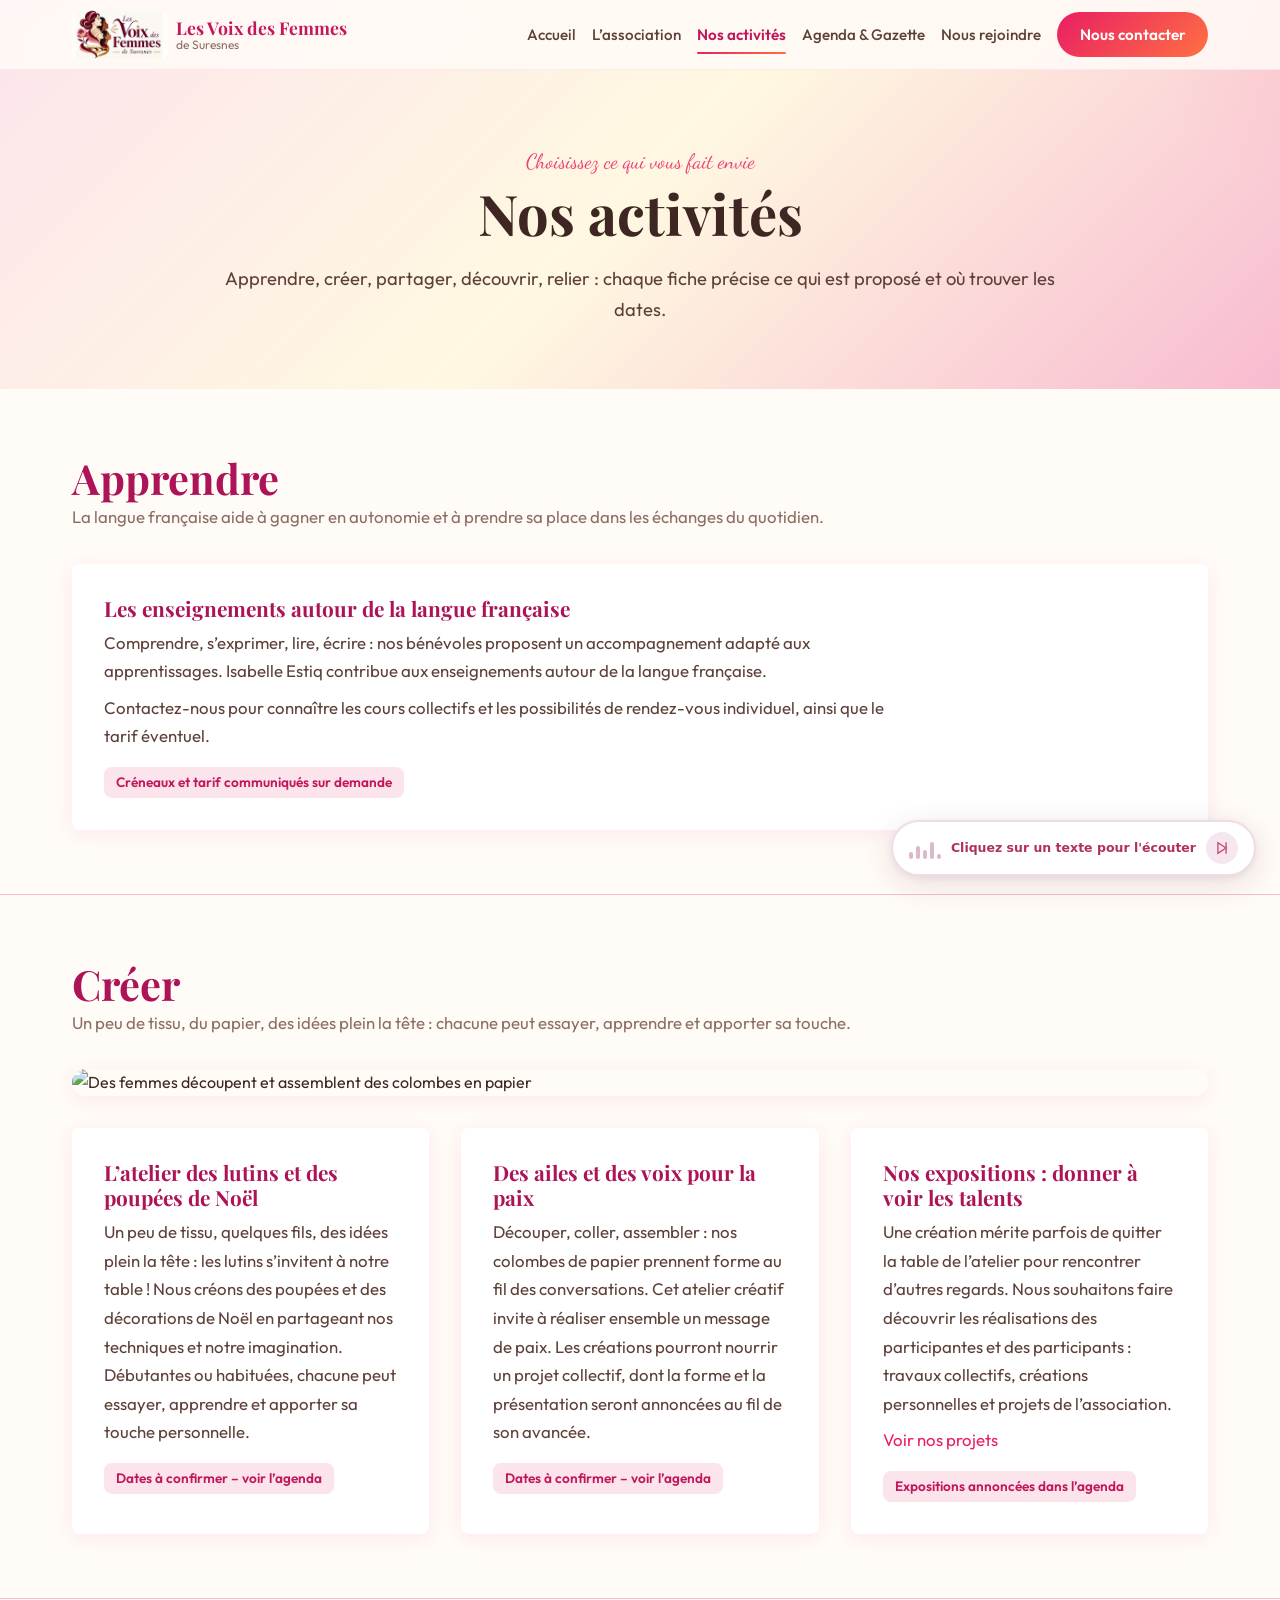
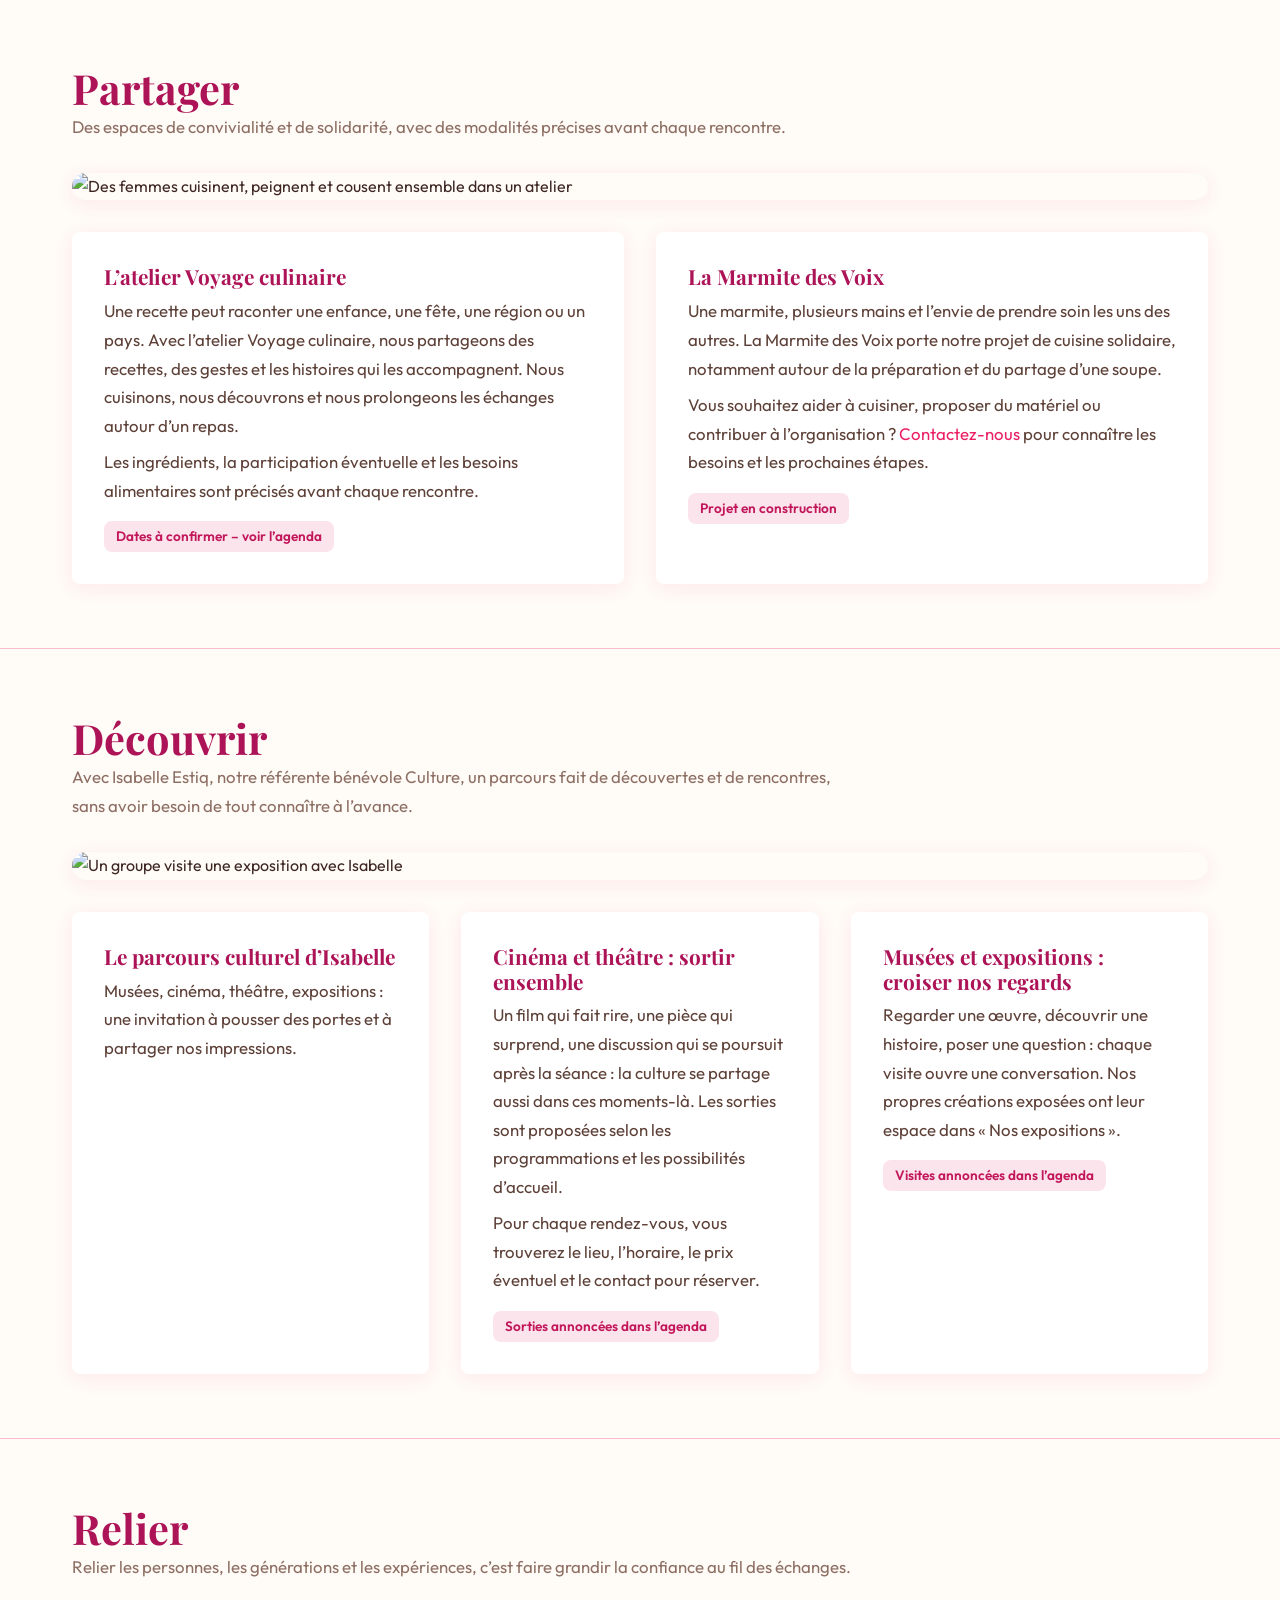
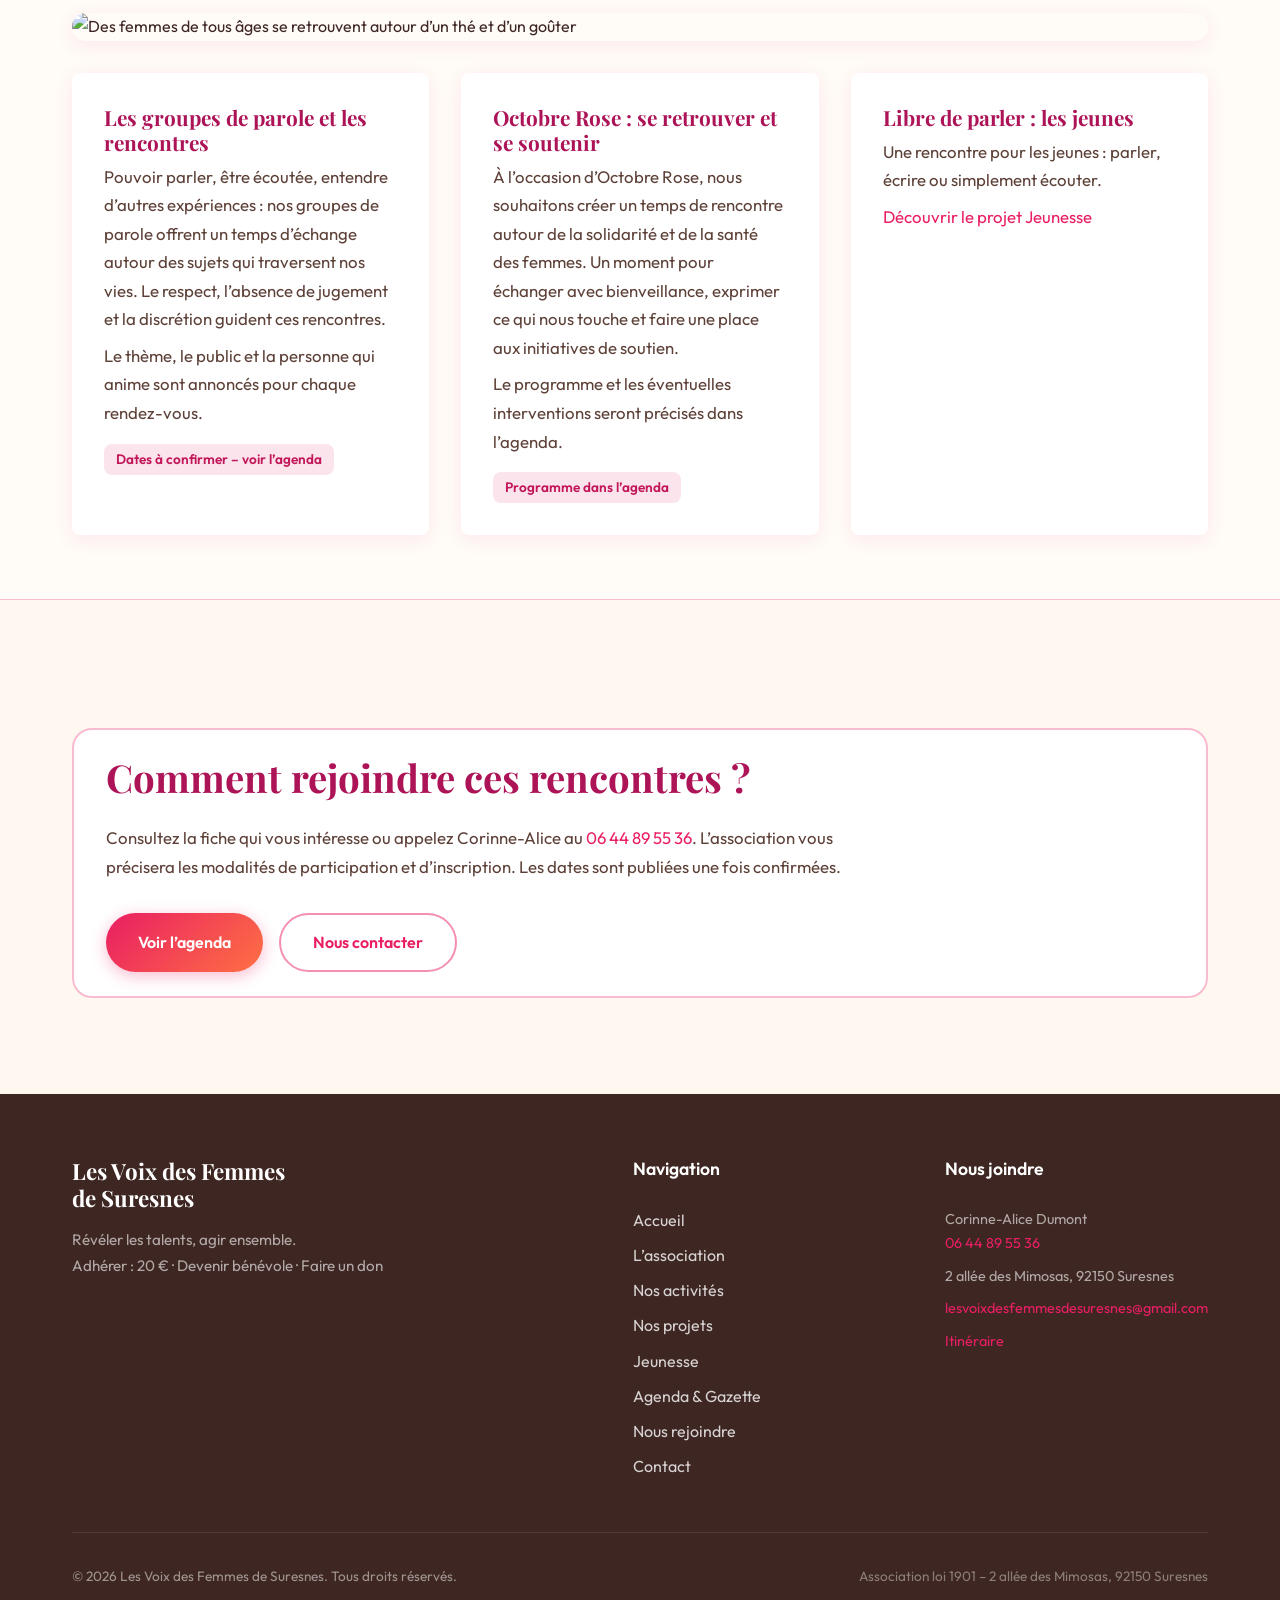
==== activites.html @ f33a921e "Add files via upload" ====
<!DOCTYPE html>
<html lang="fr">
<head>
    <meta charset="UTF-8">
    <meta name="viewport" content="width=device-width, initial-scale=1.0">
    <meta name="description" content="Apprendre, créer, partager, découvrir, relier : toutes les activités des Voix des Femmes de Suresnes.">
    <title>Nos activités - Les Voix des Femmes de Suresnes</title>
    <link rel="stylesheet" href="styles.css">
</head>
<body>
    <nav class="navbar" id="navbar">
        <div class="nav-container">
            <a href="index.html" class="nav-logo">
                <img src="images/logo_voix_des_femmes.png" alt="Logo Les Voix des Femmes de Suresnes">
                <div class="nav-logo-text">Les Voix des Femmes <span>de Suresnes</span></div>
            </a>
            <div class="nav-links" id="nav-links">
                <a href="index.html">Accueil</a>
                <a href="association.html">L’association</a>
                <a href="activites.html" class="active">Nos activités</a>
                <a href="agenda.html">Agenda & Gazette</a>
                <a href="rejoindre.html">Nous rejoindre</a>
                <a href="contact.html" class="nav-cta">Nous contacter</a>
            </div>
            <button class="nav-toggle" id="nav-toggle" aria-label="Menu de navigation"><span></span><span></span><span></span></button>
        </div>
    </nav>
    <section class="page-header">
        <div class="container">
            <span class="section-subtitle">Choisissez ce qui vous fait envie</span>
            <h1>Nos activités</h1>
            <p>Apprendre, créer, partager, découvrir, relier : chaque fiche précise ce qui est proposé et où trouver les dates.</p>
        </div>
    </section>
    <section class="act-section" id="apprendre">
        <div class="container">
            <h2>Apprendre</h2>
            <p class="intro">La langue française aide à gagner en autonomie et à prendre sa place dans les échanges du quotidien.</p>
            
            <div class="fiches">
<article class="fiche"><h3>Les enseignements autour de la langue française</h3><p>Comprendre, s’exprimer, lire, écrire : nos bénévoles proposent un accompagnement adapté aux apprentissages. Isabelle Estiq contribue aux enseignements autour de la langue française.</p><p>Contactez-nous pour connaître les cours collectifs et les possibilités de rendez-vous individuel, ainsi que le tarif éventuel.</p><span class="statut">Créneaux et tarif communiqués sur demande</span></article>
            </div>
        </div>
    </section>
    <section class="act-section" id="creer">
        <div class="container">
            <h2>Créer</h2>
            <p class="intro">Un peu de tissu, du papier, des idées plein la tête : chacune peut essayer, apprendre et apporter sa touche.</p>
            <img class="section-photo" src="images/colombes.jpg" alt="Des femmes découpent et assemblent des colombes en papier">
            <div class="fiches">
<article class="fiche"><h3>L’atelier des lutins et des poupées de Noël</h3><p>Un peu de tissu, quelques fils, des idées plein la tête : les lutins s’invitent à notre table ! Nous créons des poupées et des décorations de Noël en partageant nos techniques et notre imagination. Débutantes ou habituées, chacune peut essayer, apprendre et apporter sa touche personnelle.</p><span class="statut">Dates à confirmer – voir l’agenda</span></article>
<article class="fiche"><h3>Des ailes et des voix pour la paix</h3><p>Découper, coller, assembler : nos colombes de papier prennent forme au fil des conversations. Cet atelier créatif invite à réaliser ensemble un message de paix. Les créations pourront nourrir un projet collectif, dont la forme et la présentation seront annoncées au fil de son avancée.</p><span class="statut">Dates à confirmer – voir l’agenda</span></article>
<article class="fiche"><h3>Nos expositions : donner à voir les talents</h3><p>Une création mérite parfois de quitter la table de l’atelier pour rencontrer d’autres regards. Nous souhaitons faire découvrir les réalisations des participantes et des participants : travaux collectifs, créations personnelles et projets de l’association.</p><p><a href="projets.html">Voir nos projets</a></p><span class="statut">Expositions annoncées dans l’agenda</span></article>
            </div>
        </div>
    </section>
    <section class="act-section" id="partager">
        <div class="container">
            <h2>Partager</h2>
            <p class="intro">Des espaces de convivialité et de solidarité, avec des modalités précises avant chaque rencontre.</p>
            <img class="section-photo" src="images/activities.jpg" alt="Des femmes cuisinent, peignent et cousent ensemble dans un atelier">
            <div class="fiches">
<article class="fiche"><h3>L’atelier Voyage culinaire</h3><p>Une recette peut raconter une enfance, une fête, une région ou un pays. Avec l’atelier Voyage culinaire, nous partageons des recettes, des gestes et les histoires qui les accompagnent. Nous cuisinons, nous découvrons et nous prolongeons les échanges autour d’un repas.</p><p>Les ingrédients, la participation éventuelle et les besoins alimentaires sont précisés avant chaque rencontre.</p><span class="statut">Dates à confirmer – voir l’agenda</span></article>
<article class="fiche"><h3>La Marmite des Voix</h3><p>Une marmite, plusieurs mains et l’envie de prendre soin les uns des autres. La Marmite des Voix porte notre projet de cuisine solidaire, notamment autour de la préparation et du partage d’une soupe.</p><p>Vous souhaitez aider à cuisiner, proposer du matériel ou contribuer à l’organisation ? <a href="contact.html">Contactez-nous</a> pour connaître les besoins et les prochaines étapes.</p><span class="statut">Projet en construction</span></article>
            </div>
        </div>
    </section>
    <section class="act-section" id="decouvrir">
        <div class="container">
            <h2>Découvrir</h2>
            <p class="intro">Avec Isabelle Estiq, notre référente bénévole Culture, un parcours fait de découvertes et de rencontres, sans avoir besoin de tout connaître à l’avance.</p>
            <img class="section-photo" src="images/culture.jpg" alt="Un groupe visite une exposition avec Isabelle">
            <div class="fiches">
<article class="fiche"><h3>Le parcours culturel d’Isabelle</h3><p>Musées, cinéma, théâtre, expositions : une invitation à pousser des portes et à partager nos impressions.</p></article>
<article class="fiche"><h3>Cinéma et théâtre : sortir ensemble</h3><p>Un film qui fait rire, une pièce qui surprend, une discussion qui se poursuit après la séance : la culture se partage aussi dans ces moments-là. Les sorties sont proposées selon les programmations et les possibilités d’accueil.</p><p>Pour chaque rendez-vous, vous trouverez le lieu, l’horaire, le prix éventuel et le contact pour réserver.</p><span class="statut">Sorties annoncées dans l’agenda</span></article>
<article class="fiche"><h3>Musées et expositions : croiser nos regards</h3><p>Regarder une œuvre, découvrir une histoire, poser une question : chaque visite ouvre une conversation. Nos propres créations exposées ont leur espace dans « Nos expositions ».</p><span class="statut">Visites annoncées dans l’agenda</span></article>
            </div>
        </div>
    </section>
    <section class="act-section" id="relier">
        <div class="container">
            <h2>Relier</h2>
            <p class="intro">Relier les personnes, les générations et les expériences, c’est faire grandir la confiance au fil des échanges.</p>
            <img class="section-photo" src="images/hero.jpg" alt="Des femmes de tous âges se retrouvent autour d’un thé et d’un goûter">
            <div class="fiches">
<article class="fiche"><h3>Les groupes de parole et les rencontres</h3><p>Pouvoir parler, être écoutée, entendre d’autres expériences : nos groupes de parole offrent un temps d’échange autour des sujets qui traversent nos vies. Le respect, l’absence de jugement et la discrétion guident ces rencontres.</p><p>Le thème, le public et la personne qui anime sont annoncés pour chaque rendez-vous.</p><span class="statut">Dates à confirmer – voir l’agenda</span></article>
<article class="fiche"><h3>Octobre Rose : se retrouver et se soutenir</h3><p>À l’occasion d’Octobre Rose, nous souhaitons créer un temps de rencontre autour de la solidarité et de la santé des femmes. Un moment pour échanger avec bienveillance, exprimer ce qui nous touche et faire une place aux initiatives de soutien.</p><p>Le programme et les éventuelles interventions seront précisés dans l’agenda.</p><span class="statut">Programme dans l’agenda</span></article>
<article class="fiche"><h3>Libre de parler : les jeunes</h3><p>Une rencontre pour les jeunes : parler, écrire ou simplement écouter.</p><p><a href="jeunesse.html">Découvrir le projet Jeunesse</a></p></article>
            </div>
        </div>
    </section>
    <section class="block alt"><div class="container">
        <div class="help-box"><h2>Comment rejoindre ces rencontres ?</h2>
        <p>Consultez la fiche qui vous intéresse ou appelez Corinne-Alice au <a href="tel:0644895536">06 44 89 55 36</a>. L’association vous précisera les modalités de participation et d’inscription. Les dates sont publiées une fois confirmées.</p>
        <div class="btn-row"><a href="agenda.html" class="btn btn-primary">Voir l’agenda</a><a href="contact.html" class="btn btn-outline">Nous contacter</a></div></div>
    </div></section>
    <footer class="footer">
        <div class="container">
            <div class="footer-grid">
                <div class="footer-brand">
                    <h3>Les Voix des Femmes <br>de Suresnes</h3>
                    <p>Révéler les talents, agir ensemble.<br>Adhérer : 20 € · <a href="rejoindre.html#benevole">Devenir bénévole</a> · <a href="rejoindre.html#don">Faire un don</a></p>
                </div>
                <div class="footer-links">
                    <h4>Navigation</h4>
                    <a href="index.html">Accueil</a>
                    <a href="association.html">L’association</a>
                    <a href="activites.html">Nos activités</a>
                    <a href="projets.html">Nos projets</a>
                    <a href="jeunesse.html">Jeunesse</a>
                    <a href="agenda.html">Agenda &amp; Gazette</a>
                    <a href="rejoindre.html">Nous rejoindre</a>
                    <a href="contact.html">Contact</a>
                </div>
                <div class="footer-hours">
                    <h4>Nous joindre</h4>
                    <p>Corinne-Alice Dumont<br><a href="tel:0644895536">06 44 89 55 36</a></p>
                    <p>2 allée des Mimosas, 92150 Suresnes</p>
                    <p><a href="mailto:lesvoixdesfemmesdesuresnes@gmail.com">lesvoixdesfemmesdesuresnes@gmail.com</a></p>
                    <p><a href="https://www.google.com/maps/dir/?api=1&destination=2+all%C3%A9e+des+Mimosas+92150+Suresnes" target="_blank" rel="noopener">Itinéraire</a></p>
                </div>
            </div>
            <div class="footer-bottom">
                <p>&copy; 2026 Les Voix des Femmes de Suresnes. Tous droits réservés.</p>
                <p class="legal-text">Association loi 1901 – 2 allée des Mimosas, 92150 Suresnes</p>
            </div>
        </div>
    </footer>
    <script src="voice-reader.js"></script>
    <script src="site.js"></script>
</body>
</html>
---- styles.css ----
/* ============================================
   Les Voix des Femmes de Suresnes
   Design System & Styles
   ============================================ */

@import url('https://fonts.googleapis.com/css2?family=Playfair+Display:ital,wght@0,400;0,600;0,700;0,800;1,400;1,600&family=Outfit:wght@300;400;500;600;700&family=Dancing+Script:wght@400;500;600;700&display=swap');

/* ── CSS Variables ── */
:root {
  /* Brand Colors */
  --rose-deep: #C2185B;
  --rose-primary: #E91E63;
  --rose-medium: #EC407A;
  --rose-light: #F48FB1;
  --rose-pale: #F8BBD0;
  --rose-ghost: #FCE4EC;
  
  --coral: #FF7043;
  --coral-light: #FF8A65;
  --coral-pale: #FFCCBC;
  
  --cream: #FFF8F0;
  --cream-dark: #FFF0E0;
  --warm-white: #FFFBF7;
  
  --magenta: #AD1457;
  --magenta-light: #D81B60;
  
  --green-accent: #66BB6A;
  --green-light: #A5D6A7;
  --green-pale: #E8F5E9;
  
  --text-dark: #3E2723;
  --text-medium: #5D4037;
  --text-light: #8D6E63;
  --text-on-dark: #FFFFFF;
  
  /* Gradients */
  --gradient-hero: linear-gradient(135deg, #FCE4EC 0%, #FFF8E1 50%, #F8BBD0 100%);
  --gradient-rose: linear-gradient(135deg, #E91E63 0%, #FF7043 100%);
  --gradient-warm: linear-gradient(135deg, #FFF8F0 0%, #FCE4EC 100%);
  --gradient-card: linear-gradient(145deg, rgba(255,255,255,0.9) 0%, rgba(252,228,236,0.5) 100%);
  
  /* Shadows */
  --shadow-soft: 0 4px 20px rgba(233, 30, 99, 0.08);
  --shadow-medium: 0 8px 32px rgba(233, 30, 99, 0.12);
  --shadow-strong: 0 12px 48px rgba(233, 30, 99, 0.16);
  --shadow-glow: 0 0 40px rgba(233, 30, 99, 0.15);
  
  /* Typography */
  --font-display: 'Playfair Display', Georgia, serif;
  --font-body: 'Outfit', -apple-system, BlinkMacSystemFont, sans-serif;
  --font-accent: 'Dancing Script', cursive;
  
  /* Spacing */
  --space-xs: 0.25rem;
  --space-sm: 0.5rem;
  --space-md: 1rem;
  --space-lg: 1.5rem;
  --space-xl: 2rem;
  --space-2xl: 3rem;
  --space-3xl: 4rem;
  --space-4xl: 6rem;
  
  /* Border Radius */
  --radius-sm: 8px;
  --radius-md: 12px;
  --radius-lg: 20px;
  --radius-xl: 32px;
  --radius-full: 50%;
  
  /* Transitions */
  --transition-fast: 0.2s cubic-bezier(0.4, 0, 0.2, 1);
  --transition-smooth: 0.4s cubic-bezier(0.4, 0, 0.2, 1);
  --transition-bounce: 0.5s cubic-bezier(0.34, 1.56, 0.64, 1);
}

/* ── Reset & Base ── */
*,
*::before,
*::after {
  box-sizing: border-box;
  margin: 0;
  padding: 0;
}

html {
  scroll-behavior: smooth;
  font-size: 16px;
}

body {
  font-family: var(--font-body);
  color: var(--text-dark);
  background-color: var(--warm-white);
  line-height: 1.7;
  overflow-x: hidden;
  -webkit-font-smoothing: antialiased;
  -moz-osx-font-smoothing: grayscale;
}

img {
  max-width: 100%;
  height: auto;
  display: block;
}

a {
  color: var(--rose-primary);
  text-decoration: none;
  transition: color var(--transition-fast);
}

a:hover {
  color: var(--magenta);
}

ul {
  list-style: none;
}

/* ── Typography ── */
h1, h2, h3, h4 {
  font-family: var(--font-display);
  font-weight: 700;
  line-height: 1.2;
  color: var(--text-dark);
}

h1 { font-size: clamp(2.2rem, 5vw, 3.5rem); }
h2 { font-size: clamp(1.8rem, 4vw, 2.8rem); }
h3 { font-size: clamp(1.3rem, 3vw, 1.8rem); }
h4 { font-size: clamp(1.1rem, 2vw, 1.3rem); }

p {
  font-size: 1.05rem;
  color: var(--text-medium);
  max-width: 72ch;
}

.accent-text {
  font-family: var(--font-accent);
  color: var(--rose-primary);
}

.section-subtitle {
  font-family: var(--font-accent);
  font-size: 1.3rem;
  color: var(--rose-medium);
  margin-bottom: var(--space-sm);
}

.section-title {
  margin-bottom: var(--space-lg);
  position: relative;
}

.section-title::after {
  content: '';
  display: block;
  width: 60px;
  height: 3px;
  background: var(--gradient-rose);
  border-radius: 2px;
  margin-top: var(--space-md);
}

.section-title.center::after {
  margin-left: auto;
  margin-right: auto;
}

/* ── Navigation ── */
.navbar {
  position: fixed;
  top: 0;
  left: 0;
  right: 0;
  z-index: 1000;
  background: rgba(255, 251, 247, 0.85);
  backdrop-filter: blur(20px);
  -webkit-backdrop-filter: blur(20px);
  border-bottom: 1px solid rgba(233, 30, 99, 0.08);
  transition: all var(--transition-smooth);
  padding: 0.6rem 0;
}

.navbar.scrolled {
  background: rgba(255, 251, 247, 0.95);
  box-shadow: var(--shadow-soft);
}

.nav-container {
  max-width: 1200px;
  margin: 0 auto;
  padding: 0 var(--space-xl);
  display: flex;
  align-items: center;
  justify-content: space-between;
}

.nav-logo {
  display: flex;
  align-items: center;
  gap: var(--space-sm);
}

.nav-logo img {
  height: 50px;
  width: auto;
  border-radius: var(--radius-sm);
}

.nav-logo-text {
  font-family: var(--font-display);
  font-size: 1.1rem;
  font-weight: 700;
  color: var(--rose-deep);
  line-height: 1.2;
}

.nav-logo-text span {
  display: block;
  font-size: 0.75rem;
  font-weight: 400;
  color: var(--text-light);
  font-family: var(--font-body);
}

.nav-links {
  display: flex;
  align-items: center;
  gap: var(--space-xl);
}

.nav-links a {
  font-weight: 500;
  font-size: 0.95rem;
  color: var(--text-medium);
  position: relative;
  padding: var(--space-xs) 0;
}

.nav-links a::after {
  content: '';
  position: absolute;
  bottom: -2px;
  left: 0;
  width: 0;
  height: 2px;
  background: var(--gradient-rose);
  border-radius: 1px;
  transition: width var(--transition-smooth);
}

.nav-links a:hover::after,
.nav-links a.active::after {
  width: 100%;
}

.nav-links a:hover {
  color: var(--rose-primary);
}

.nav-links a.active {
  color: var(--rose-deep);
  font-weight: 600;
}

.nav-cta {
  background: var(--gradient-rose) !important;
  color: white !important;
  padding: 0.6rem 1.4rem !important;
  border-radius: var(--radius-xl) !important;
  font-weight: 600 !important;
  transition: transform var(--transition-bounce), box-shadow var(--transition-smooth) !important;
}

.nav-cta:hover {
  transform: translateY(-2px) !important;
  box-shadow: var(--shadow-medium) !important;
}

.nav-cta::after {
  display: none !important;
}

/* Mobile Navigation */
.nav-toggle {
  display: none;
  flex-direction: column;
  gap: 5px;
  cursor: pointer;
  padding: 5px;
  background: none;
  border: none;
}

.nav-toggle span {
  display: block;
  width: 26px;
  height: 2.5px;
  background: var(--text-dark);
  border-radius: 2px;
  transition: all var(--transition-fast);
}

/* ── Hero Section ── */
.hero {
  min-height: 100vh;
  display: flex;
  align-items: center;
  background: var(--gradient-hero);
  position: relative;
  overflow: hidden;
  padding-top: 80px;
}

.hero::before {
  content: '';
  position: absolute;
  top: -50%;
  right: -20%;
  width: 600px;
  height: 600px;
  background: radial-gradient(circle, rgba(233, 30, 99, 0.08) 0%, transparent 70%);
  border-radius: var(--radius-full);
  animation: float 8s ease-in-out infinite;
}

.hero::after {
  content: '';
  position: absolute;
  bottom: -30%;
  left: -10%;
  width: 500px;
  height: 500px;
  background: radial-gradient(circle, rgba(255, 112, 67, 0.06) 0%, transparent 70%);
  border-radius: var(--radius-full);
  animation: float 10s ease-in-out infinite reverse;
}

@keyframes float {
  0%, 100% { transform: translateY(0px) rotate(0deg); }
  50% { transform: translateY(-30px) rotate(5deg); }
}

.hero-container {
  max-width: 1200px;
  margin: 0 auto;
  padding: 0 var(--space-xl);
  display: grid;
  grid-template-columns: 1fr 1fr;
  gap: var(--space-3xl);
  align-items: center;
  position: relative;
  z-index: 1;
}

.hero-content {
  animation: slideInLeft 1s ease-out;
}

@keyframes slideInLeft {
  from { opacity: 0; transform: translateX(-40px); }
  to { opacity: 1; transform: translateX(0); }
}

.hero-badge {
  display: inline-flex;
  align-items: center;
  gap: var(--space-sm);
  background: rgba(255, 255, 255, 0.8);
  backdrop-filter: blur(10px);
  padding: 0.5rem 1.2rem;
  border-radius: var(--radius-xl);
  font-size: 0.9rem;
  font-weight: 500;
  color: var(--rose-deep);
  margin-bottom: var(--space-lg);
  border: 1px solid rgba(233, 30, 99, 0.1);
}

.hero-badge .heart {
  color: var(--rose-primary);
  animation: heartbeat 1.5s ease-in-out infinite;
}

@keyframes heartbeat {
  0%, 100% { transform: scale(1); }
  50% { transform: scale(1.2); }
}

.hero h1 {
  margin-bottom: var(--space-lg);
  color: var(--text-dark);
}

.hero h1 .highlight {
  color: var(--rose-primary);
  position: relative;
}

.hero h1 .highlight::after {
  content: '';
  position: absolute;
  bottom: 2px;
  left: 0;
  right: 0;
  height: 8px;
  background: rgba(233, 30, 99, 0.15);
  border-radius: 4px;
  z-index: -1;
}

.hero-description {
  font-size: 1.15rem;
  line-height: 1.8;
  margin-bottom: var(--space-2xl);
  color: var(--text-medium);
}

.hero-cta-group {
  display: flex;
  gap: var(--space-md);
  flex-wrap: wrap;
}

.hero-image-wrapper {
  position: relative;
  animation: slideInRight 1s ease-out 0.3s both;
}

@keyframes slideInRight {
  from { opacity: 0; transform: translateX(40px); }
  to { opacity: 1; transform: translateX(0); }
}

.hero-image-wrapper img {
  border-radius: var(--radius-xl);
  box-shadow: var(--shadow-strong);
  transition: transform var(--transition-smooth);
}

.hero-image-wrapper:hover img {
  transform: scale(1.02);
}

.hero-image-decoration {
  position: absolute;
  width: 80px;
  height: 80px;
  border-radius: var(--radius-full);
  z-index: -1;
}

.hero-image-decoration.top-right {
  top: -20px;
  right: -20px;
  background: var(--rose-pale);
  animation: pulse 3s ease-in-out infinite;
}

.hero-image-decoration.bottom-left {
  bottom: -15px;
  left: -15px;
  background: var(--coral-pale);
  animation: pulse 3s ease-in-out infinite 1.5s;
}

@keyframes pulse {
  0%, 100% { transform: scale(1); opacity: 0.7; }
  50% { transform: scale(1.1); opacity: 1; }
}

/* ── Buttons ── */
.btn {
  display: inline-flex;
  align-items: center;
  gap: var(--space-sm);
  font-family: var(--font-body);
  font-weight: 600;
  font-size: 1rem;
  padding: 0.85rem 2rem;
  border-radius: var(--radius-xl);
  border: none;
  cursor: pointer;
  transition: all var(--transition-bounce);
  text-decoration: none;
  position: relative;
  overflow: hidden;
}

.btn::before {
  content: '';
  position: absolute;
  top: 0;
  left: -100%;
  width: 100%;
  height: 100%;
  background: linear-gradient(90deg, transparent, rgba(255,255,255,0.2), transparent);
  transition: left 0.5s ease;
}

.btn:hover::before {
  left: 100%;
}

.btn-primary {
  background: var(--gradient-rose);
  color: white;
  box-shadow: 0 4px 16px rgba(233, 30, 99, 0.3);
}

.btn-primary:hover {
  transform: translateY(-3px);
  box-shadow: 0 8px 28px rgba(233, 30, 99, 0.4);
  color: white;
}

.btn-outline {
  background: transparent;
  color: var(--rose-primary);
  border: 2px solid var(--rose-light);
}

.btn-outline:hover {
  background: var(--rose-ghost);
  border-color: var(--rose-primary);
  transform: translateY(-3px);
  color: var(--rose-primary);
}

/* ── Values Section ── */
.values-section {
  padding: var(--space-4xl) 0;
  background: white;
  position: relative;
}

.values-section::before {
  content: '';
  position: absolute;
  top: 0;
  left: 0;
  right: 0;
  height: 1px;
  background: linear-gradient(90deg, transparent, var(--rose-pale), transparent);
}

.container {
  max-width: 1200px;
  margin: 0 auto;
  padding: 0 var(--space-xl);
}

.text-center {
  text-align: center;
}

.values-grid {
  display: grid;
  grid-template-columns: repeat(4, 1fr);
  gap: var(--space-xl);
  margin-top: var(--space-3xl);
}

.value-card {
  text-align: center;
  padding: var(--space-2xl) var(--space-lg);
  border-radius: var(--radius-lg);
  background: var(--gradient-card);
  border: 1px solid rgba(233, 30, 99, 0.06);
  transition: all var(--transition-smooth);
  position: relative;
  overflow: hidden;
}

.value-card::before {
  content: '';
  position: absolute;
  top: 0;
  left: 0;
  right: 0;
  height: 3px;
  background: var(--gradient-rose);
  transform: scaleX(0);
  transition: transform var(--transition-smooth);
}

.value-card:hover {
  transform: translateY(-8px);
  box-shadow: var(--shadow-medium);
}

.value-card:hover::before {
  transform: scaleX(1);
}

.value-icon {
  width: 72px;
  height: 72px;
  border-radius: var(--radius-full);
  display: flex;
  align-items: center;
  justify-content: center;
  margin: 0 auto var(--space-lg);
  font-size: 1.8rem;
  transition: transform var(--transition-bounce);
}

.value-card:hover .value-icon {
  transform: scale(1.1) rotate(5deg);
}

.value-icon.ecouter {
  background: linear-gradient(135deg, #E8F5E9, #C8E6C9);
  color: #2E7D32;
}

.value-icon.relier {
  background: linear-gradient(135deg, #FCE4EC, #F8BBD0);
  color: #C2185B;
}

.value-icon.reveler {
  background: linear-gradient(135deg, #FFF3E0, #FFE0B2);
  color: #E65100;
}

.value-icon.agir {
  background: linear-gradient(135deg, #E8EAF6, #C5CAE9);
  color: #283593;
}

.value-card h3 {
  font-size: 1.3rem;
  margin-bottom: var(--space-sm);
  color: var(--text-dark);
}

.value-card p {
  font-size: 0.95rem;
  color: var(--text-light);
  margin: 0 auto;
}

/* ── Activities Section ── */
.activities-section {
  padding: var(--space-4xl) 0;
  background: var(--gradient-warm);
  position: relative;
}

.activities-header {
  text-align: center;
  margin-bottom: var(--space-3xl);
}

.activities-grid {
  display: grid;
  grid-template-columns: repeat(3, 1fr);
  gap: var(--space-xl);
  margin-bottom: var(--space-3xl);
}

.activity-card {
  background: white;
  border-radius: var(--radius-lg);
  padding: var(--space-2xl);
  text-align: center;
  box-shadow: var(--shadow-soft);
  border: 1px solid rgba(233, 30, 99, 0.04);
  transition: all var(--transition-smooth);
  position: relative;
}

.activity-card:hover {
  transform: translateY(-6px);
  box-shadow: var(--shadow-medium);
}

.activity-emoji {
  font-size: 2.5rem;
  margin-bottom: var(--space-md);
  display: block;
  transition: transform var(--transition-bounce);
}

.activity-card:hover .activity-emoji {
  transform: scale(1.15);
}

.activity-card h4 {
  font-size: 1.1rem;
  margin-bottom: var(--space-sm);
  color: var(--text-dark);
}

.activity-card p {
  font-size: 0.9rem;
  color: var(--text-light);
  margin: 0 auto;
}

.activities-image-row {
  display: grid;
  grid-template-columns: 1fr 1fr;
  gap: var(--space-xl);
  align-items: center;
}

.activities-image-row img {
  border-radius: var(--radius-lg);
  box-shadow: var(--shadow-medium);
}

.activities-image-row .activities-text {
  padding: var(--space-xl);
}

.activities-image-row .activities-text h3 {
  margin-bottom: var(--space-md);
}

.activities-image-row .activities-text p {
  margin-bottom: var(--space-lg);
}

/* ── Volunteers Section ── */
.volunteers-section {
  padding: var(--space-4xl) 0;
  background: white;
}

.volunteers-content {
  display: grid;
  grid-template-columns: 1fr 1fr;
  gap: var(--space-3xl);
  align-items: center;
}

.volunteers-text h2 {
  margin-bottom: var(--space-lg);
}

.volunteers-text p {
  margin-bottom: var(--space-lg);
}

.volunteers-list {
  display: flex;
  flex-direction: column;
  gap: var(--space-md);
  margin-bottom: var(--space-xl);
}

.volunteer-item {
  display: flex;
  align-items: flex-start;
  gap: var(--space-md);
  padding: var(--space-md) var(--space-lg);
  background: var(--rose-ghost);
  border-radius: var(--radius-md);
  transition: all var(--transition-fast);
}

.volunteer-item:hover {
  background: var(--rose-pale);
  transform: translateX(4px);
}

.volunteer-number {
  width: 36px;
  height: 36px;
  min-width: 36px;
  border-radius: var(--radius-full);
  background: var(--gradient-rose);
  color: white;
  display: flex;
  align-items: center;
  justify-content: center;
  font-weight: 700;
  font-size: 0.95rem;
}

.volunteer-item h4 {
  font-size: 1rem;
  margin-bottom: 2px;
}

.volunteer-item p {
  font-size: 0.9rem;
  color: var(--text-light);
}

.volunteers-image img {
  border-radius: var(--radius-xl);
  box-shadow: var(--shadow-medium);
}

/* ── Adhesion Banner ── */
.adhesion-banner {
  background: var(--gradient-rose);
  padding: var(--space-3xl) 0;
  text-align: center;
  position: relative;
  overflow: hidden;
}

.adhesion-banner::before {
  content: '';
  position: absolute;
  top: -50%;
  left: -20%;
  width: 400px;
  height: 400px;
  background: radial-gradient(circle, rgba(255,255,255,0.1) 0%, transparent 70%);
  border-radius: var(--radius-full);
}

.adhesion-content {
  position: relative;
  z-index: 1;
}

.adhesion-banner h2 {
  color: white;
  margin-bottom: var(--space-md);
}

.adhesion-banner p {
  color: rgba(255, 255, 255, 0.9);
  font-size: 1.15rem;
  margin: 0 auto var(--space-lg);
  max-width: 600px;
}

.adhesion-price {
  display: inline-flex;
  align-items: center;
  gap: var(--space-md);
  background: rgba(255, 255, 255, 0.2);
  backdrop-filter: blur(10px);
  padding: var(--space-md) var(--space-2xl);
  border-radius: var(--radius-xl);
  margin-bottom: var(--space-xl);
  border: 1px solid rgba(255, 255, 255, 0.3);
}

.adhesion-price .price-amount {
  font-family: var(--font-display);
  font-size: 2.5rem;
  font-weight: 800;
  color: white;
}

.adhesion-price .price-period {
  font-size: 0.95rem;
  color: rgba(255, 255, 255, 0.85);
  text-align: left;
}

.btn-white {
  background: white;
  color: var(--rose-primary);
  font-weight: 700;
  box-shadow: 0 4px 16px rgba(0, 0, 0, 0.1);
}

.btn-white:hover {
  transform: translateY(-3px);
  box-shadow: 0 8px 28px rgba(0, 0, 0, 0.15);
  color: var(--rose-deep);
}

/* ── Quote / President Message ── */
.quote-section {
  padding: var(--space-4xl) 0;
  background: var(--cream);
}

.quote-card {
  max-width: 800px;
  margin: 0 auto;
  text-align: center;
  padding: var(--space-3xl);
  background: white;
  border-radius: var(--radius-xl);
  box-shadow: var(--shadow-soft);
  border: 1px solid rgba(233, 30, 99, 0.06);
  position: relative;
}

.quote-card::before {
  content: '"';
  position: absolute;
  top: -20px;
  left: 40px;
  font-family: var(--font-display);
  font-size: 6rem;
  color: var(--rose-pale);
  line-height: 1;
}

.quote-card blockquote {
  font-family: var(--font-accent);
  font-size: 1.5rem;
  color: var(--text-medium);
  line-height: 1.6;
  margin-bottom: var(--space-xl);
  font-style: italic;
}

.quote-author {
  font-weight: 600;
  color: var(--rose-deep);
  font-size: 1rem;
}

.quote-author span {
  display: block;
  font-weight: 400;
  font-size: 0.9rem;
  color: var(--text-light);
  margin-top: 2px;
}

/* ── Footer ── */
.footer {
  background: var(--text-dark);
  color: rgba(255, 255, 255, 0.8);
  padding: var(--space-3xl) 0 var(--space-xl);
}

.footer-grid {
  display: grid;
  grid-template-columns: 2fr 1fr 1fr;
  gap: var(--space-3xl);
  margin-bottom: var(--space-2xl);
}

.footer-brand h3 {
  color: white;
  font-size: 1.4rem;
  margin-bottom: var(--space-md);
}

.footer-brand p {
  color: rgba(255, 255, 255, 0.6);
  font-size: 0.95rem;
}

.footer-links h4,
.footer-hours h4 {
  color: white;
  font-size: 1.1rem;
  margin-bottom: var(--space-lg);
  font-family: var(--font-body);
  font-weight: 600;
}

.footer-links a {
  display: block;
  color: rgba(255, 255, 255, 0.6);
  padding: var(--space-xs) 0;
  transition: all var(--transition-fast);
}

.footer-links a:hover {
  color: var(--rose-light);
  transform: translateX(4px);
}

.footer-hours p {
  color: rgba(255, 255, 255, 0.6);
  font-size: 0.9rem;
  padding: var(--space-xs) 0;
}

.footer-hours strong {
  color: rgba(255, 255, 255, 0.85);
}

.footer-bottom {
  border-top: 1px solid rgba(255, 255, 255, 0.1);
  padding-top: var(--space-xl);
  display: flex;
  justify-content: space-between;
  align-items: center;
  flex-wrap: wrap;
  gap: var(--space-md);
}

.footer-bottom p {
  font-size: 0.85rem;
  color: rgba(255, 255, 255, 0.5);
}

.footer-bottom .legal-text {
  font-size: 0.85rem;
  color: rgba(255, 255, 255, 0.4);
}

/* ============================================
   CONTACT PAGE STYLES
   ============================================ */

.page-header {
  padding: calc(80px + var(--space-3xl)) 0 var(--space-3xl);
  background: var(--gradient-hero);
  text-align: center;
  position: relative;
  overflow: hidden;
}

.page-header::before {
  content: '';
  position: absolute;
  top: -50%;
  right: -20%;
  width: 400px;
  height: 400px;
  background: radial-gradient(circle, rgba(233, 30, 99, 0.06) 0%, transparent 70%);
  border-radius: var(--radius-full);
}

.page-header h1 {
  position: relative;
  z-index: 1;
}

.page-header p {
  position: relative;
  z-index: 1;
  margin: var(--space-md) auto 0;
  font-size: 1.15rem;
}

.contact-section {
  padding: var(--space-4xl) 0;
}

.contact-grid {
  display: grid;
  grid-template-columns: 1fr 1fr;
  gap: var(--space-3xl);
}

.contact-info-cards {
  display: flex;
  flex-direction: column;
  gap: var(--space-xl);
}

.contact-card {
  background: white;
  border-radius: var(--radius-lg);
  padding: var(--space-2xl);
  box-shadow: var(--shadow-soft);
  border: 1px solid rgba(233, 30, 99, 0.06);
  display: flex;
  gap: var(--space-lg);
  align-items: flex-start;
  transition: all var(--transition-smooth);
}

.contact-card:hover {
  transform: translateY(-4px);
  box-shadow: var(--shadow-medium);
}

.contact-card-icon {
  width: 56px;
  height: 56px;
  min-width: 56px;
  border-radius: var(--radius-md);
  display: flex;
  align-items: center;
  justify-content: center;
  font-size: 1.5rem;
}

.contact-card-icon.phone {
  background: linear-gradient(135deg, #E8F5E9, #C8E6C9);
}

.contact-card-icon.email {
  background: linear-gradient(135deg, #FCE4EC, #F8BBD0);
}

.contact-card-icon.address {
  background: linear-gradient(135deg, #FFF3E0, #FFE0B2);
}

.contact-card-icon.hours {
  background: linear-gradient(135deg, #E8EAF6, #C5CAE9);
}

.contact-card h4 {
  font-size: 1.1rem;
  margin-bottom: var(--space-xs);
}

.contact-card p {
  font-size: 0.95rem;
  color: var(--text-light);
  margin: 0;
}

.contact-card a {
  font-weight: 500;
}

.hours-list {
  display: flex;
  flex-direction: column;
  gap: 4px;
}

.hours-list .day {
  display: flex;
  justify-content: space-between;
  gap: var(--space-md);
}

.hours-list .day strong {
  color: var(--text-dark);
  min-width: 120px;
}

/* Map */
.map-container {
  border-radius: var(--radius-lg);
  overflow: hidden;
  box-shadow: var(--shadow-medium);
  height: 100%;
  min-height: 400px;
}

.map-container iframe {
  width: 100%;
  height: 100%;
  min-height: 400px;
  border: 0;
}

/* ── Animations (on scroll) ── */
.fade-in {
  opacity: 0;
  transform: translateY(30px);
  transition: all 0.8s cubic-bezier(0.4, 0, 0.2, 1);
}

.fade-in.visible {
  opacity: 1;
  transform: translateY(0);
}

.fade-in-left {
  opacity: 0;
  transform: translateX(-30px);
  transition: all 0.8s cubic-bezier(0.4, 0, 0.2, 1);
}

.fade-in-left.visible {
  opacity: 1;
  transform: translateX(0);
}

.fade-in-right {
  opacity: 0;
  transform: translateX(30px);
  transition: all 0.8s cubic-bezier(0.4, 0, 0.2, 1);
}

.fade-in-right.visible {
  opacity: 1;
  transform: translateX(0);
}

/* Staggered animations */
.stagger-1 { transition-delay: 0.1s; }
.stagger-2 { transition-delay: 0.2s; }
.stagger-3 { transition-delay: 0.3s; }
.stagger-4 { transition-delay: 0.4s; }
.stagger-5 { transition-delay: 0.5s; }
.stagger-6 { transition-delay: 0.6s; }

/* ── Responsive ── */
@media (max-width: 992px) {
  .hero-container {
    grid-template-columns: 1fr;
    text-align: center;
    gap: var(--space-2xl);
  }
  
  .hero-content {
    order: 1;
  }
  
  .hero-image-wrapper {
    order: 0;
    max-width: 500px;
    margin: 0 auto;
  }
  
  .hero-cta-group {
    justify-content: center;
  }
  
  .values-grid {
    grid-template-columns: repeat(2, 1fr);
  }
  
  .activities-grid {
    grid-template-columns: repeat(2, 1fr);
  }
  
  .activities-image-row {
    grid-template-columns: 1fr;
  }
  
  .volunteers-content {
    grid-template-columns: 1fr;
  }
  
  .volunteers-image {
    order: -1;
    max-width: 500px;
    margin: 0 auto;
  }
  
  .footer-grid {
    grid-template-columns: 1fr 1fr;
  }
  
  .contact-grid {
    grid-template-columns: 1fr;
  }
  
  .nav-links {
    display: none;
    position: absolute;
    top: 100%;
    left: 0;
    right: 0;
    background: rgba(255, 251, 247, 0.98);
    backdrop-filter: blur(20px);
    flex-direction: column;
    padding: var(--space-xl);
    gap: var(--space-md);
    box-shadow: var(--shadow-medium);
    border-bottom-left-radius: var(--radius-lg);
    border-bottom-right-radius: var(--radius-lg);
  }
  
  .nav-links.open {
    display: flex;
  }
  
  .nav-toggle {
    display: flex;
  }
}

@media (max-width: 640px) {
  .values-grid {
    grid-template-columns: 1fr;
  }
  
  .activities-grid {
    grid-template-columns: 1fr;
  }
  
  .footer-grid {
    grid-template-columns: 1fr;
  }
  
  .adhesion-price .price-amount {
    font-size: 2rem;
  }
  
  .hero h1 {
    font-size: 2rem;
  }
  
  .quote-card {
    padding: var(--space-xl);
  }
  
  .quote-card blockquote {
    font-size: 1.2rem;
  }
  
  .hero-cta-group {
    flex-direction: column;
    align-items: center;
  }
  
  .btn {
    width: 100%;
    justify-content: center;
  }
}

/* ============================================
   Extension 2026 : accueil, fiches, carrousel
   ============================================ */
.nav-links { gap: var(--space-md); }
.nav-links a { font-size: 0.95rem; }
.lead { font-size: 1.2rem; color: var(--text-medium); max-width: 62ch; }
.center { text-align: center; margin-left: auto; margin-right: auto; }
.accueil-hero { padding: calc(80px + var(--space-3xl)) 0 var(--space-3xl); background: var(--gradient-hero); }
.accueil-hero .wrap { display: grid; grid-template-columns: 1fr 1.1fr; gap: var(--space-3xl); align-items: center; }
.accueil-hero h1 { font-family: var(--font-display); font-size: clamp(2.2rem, 5vw, 3.6rem); line-height: 1.1; color: var(--magenta); margin-bottom: var(--space-lg); }
.accueil-hero img, .photo { width: 100%; height: auto; border-radius: var(--radius-xl); box-shadow: var(--shadow-medium); display: block; }
.btn-row { display: flex; flex-wrap: wrap; gap: var(--space-md); margin-top: var(--space-xl); }
.block { padding: var(--space-4xl) 0; }
.block.alt { background: var(--cream); }
.block h2 { font-family: var(--font-display); color: var(--magenta); font-size: clamp(1.7rem, 3.5vw, 2.4rem); margin-bottom: var(--space-lg); }
.entries { display: grid; grid-template-columns: repeat(5, 1fr); gap: var(--space-md); margin-top: var(--space-xl); }
.entry { display: block; background: #fff; border-radius: var(--radius-md); padding: var(--space-lg); box-shadow: var(--shadow-soft); text-decoration: none; color: var(--text-medium); border-top: 4px solid var(--rose-primary); transition: transform var(--transition-fast); }
.entry:hover { transform: translateY(-4px); }
.entry h3 { font-family: var(--font-display); color: var(--magenta); margin-bottom: var(--space-xs); }
.split { display: grid; grid-template-columns: 1fr 1fr; gap: var(--space-3xl); align-items: center; }
.split.top { align-items: start; }
.cta-call { font-weight: 700; color: var(--magenta); font-size: 1.15rem; margin-top: var(--space-xl); }
.cta-call a { color: inherit; }
.act-section { padding: var(--space-3xl) 0; border-bottom: 1px solid var(--rose-pale); }
.act-section > .container > h2 { font-family: var(--font-display); color: var(--magenta); font-size: clamp(1.8rem, 4vw, 2.6rem); }
.act-section .intro { color: var(--text-light); margin-bottom: var(--space-xl); }
.fiches { display: grid; grid-template-columns: repeat(auto-fit, minmax(290px, 1fr)); gap: var(--space-xl); margin-top: var(--space-xl); }
.fiche { background: #fff; border-radius: var(--radius-lg); padding: var(--space-xl); box-shadow: var(--shadow-soft); }
.fiche h3 { font-family: var(--font-display); color: var(--magenta); font-size: 1.3rem; margin-bottom: var(--space-sm); }
.fiche p + p { margin-top: var(--space-sm); }
.statut { display: inline-block; margin-top: var(--space-md); font-size: 0.85rem; font-weight: 600; color: var(--rose-deep); background: var(--rose-ghost); padding: 4px 12px; border-radius: 20px; }
.section-photo { width: 100%; max-height: 380px; object-fit: cover; border-radius: var(--radius-xl); margin: var(--space-lg) 0; box-shadow: var(--shadow-soft); }
.poster-card { max-width: 420px; margin: 0 auto; background: #fff; border-radius: var(--radius-lg); padding: var(--space-md); box-shadow: var(--shadow-medium); text-align: center; }
.poster-card img { width: 100%; height: auto; border-radius: var(--radius-md); display: block; }
.poster-card a { display: inline-block; margin-top: var(--space-sm); font-weight: 600; color: var(--rose-deep); }
.notice { background: var(--rose-ghost); border-left: 4px solid var(--rose-primary); padding: var(--space-lg); border-radius: var(--radius-md); margin: var(--space-xl) 0; }
.help-box { background: #fff; border: 2px solid var(--rose-pale); border-radius: var(--radius-lg); padding: var(--space-lg) var(--space-xl); margin-top: var(--space-xl); }
.carousel { position: relative; margin-top: var(--space-xl); }
.car-track { display: flex; overflow-x: auto; scroll-snap-type: x mandatory; scrollbar-width: none; border-radius: var(--radius-xl); }
.car-track::-webkit-scrollbar { display: none; }
.car-slide { flex: 0 0 100%; scroll-snap-align: start; display: grid; grid-template-columns: minmax(0, 420px) 1fr; gap: var(--space-2xl); align-items: center; background: #fff; padding: var(--space-lg); margin: 0; }
.car-slide img { width: 100%; height: auto; border-radius: var(--radius-lg); display: block; }
.slide-caption h3 { font-family: var(--font-display); color: var(--magenta); font-size: 1.6rem; margin-bottom: var(--space-md); }
.car-ctrl { display: flex; align-items: center; justify-content: center; gap: var(--space-md); margin-top: var(--space-lg); }
.car-btn { width: 44px; height: 44px; border-radius: 50%; border: 2px solid var(--rose-primary); background: #fff; color: var(--rose-deep); font-size: 1.4rem; cursor: pointer; }
.car-btn:hover { background: var(--rose-ghost); }
.car-dots { display: flex; gap: 8px; }
.car-dots button { width: 12px; height: 12px; border-radius: 50%; border: 0; background: var(--rose-pale); cursor: pointer; padding: 0; }
.car-dots button[aria-current="true"] { background: var(--rose-deep); transform: scale(1.25); }
.agenda-vide { text-align: center; padding: var(--space-3xl); background: var(--cream); border-radius: var(--radius-xl); }
.footer-links a, .footer-brand a { color: inherit; }
:focus-visible { outline: 3px solid var(--rose-deep); outline-offset: 2px; }
@media (max-width: 1000px) { .entries { grid-template-columns: repeat(2, 1fr); } .nav-links a { font-size: 1rem; } }
@media (max-width: 800px) {
  .accueil-hero .wrap, .split, .car-slide { grid-template-columns: 1fr; }
  .entries { grid-template-columns: 1fr; }
}
@media (prefers-reduced-motion: reduce) { .car-track { scroll-behavior: auto; } .entry:hover { transform: none; } }
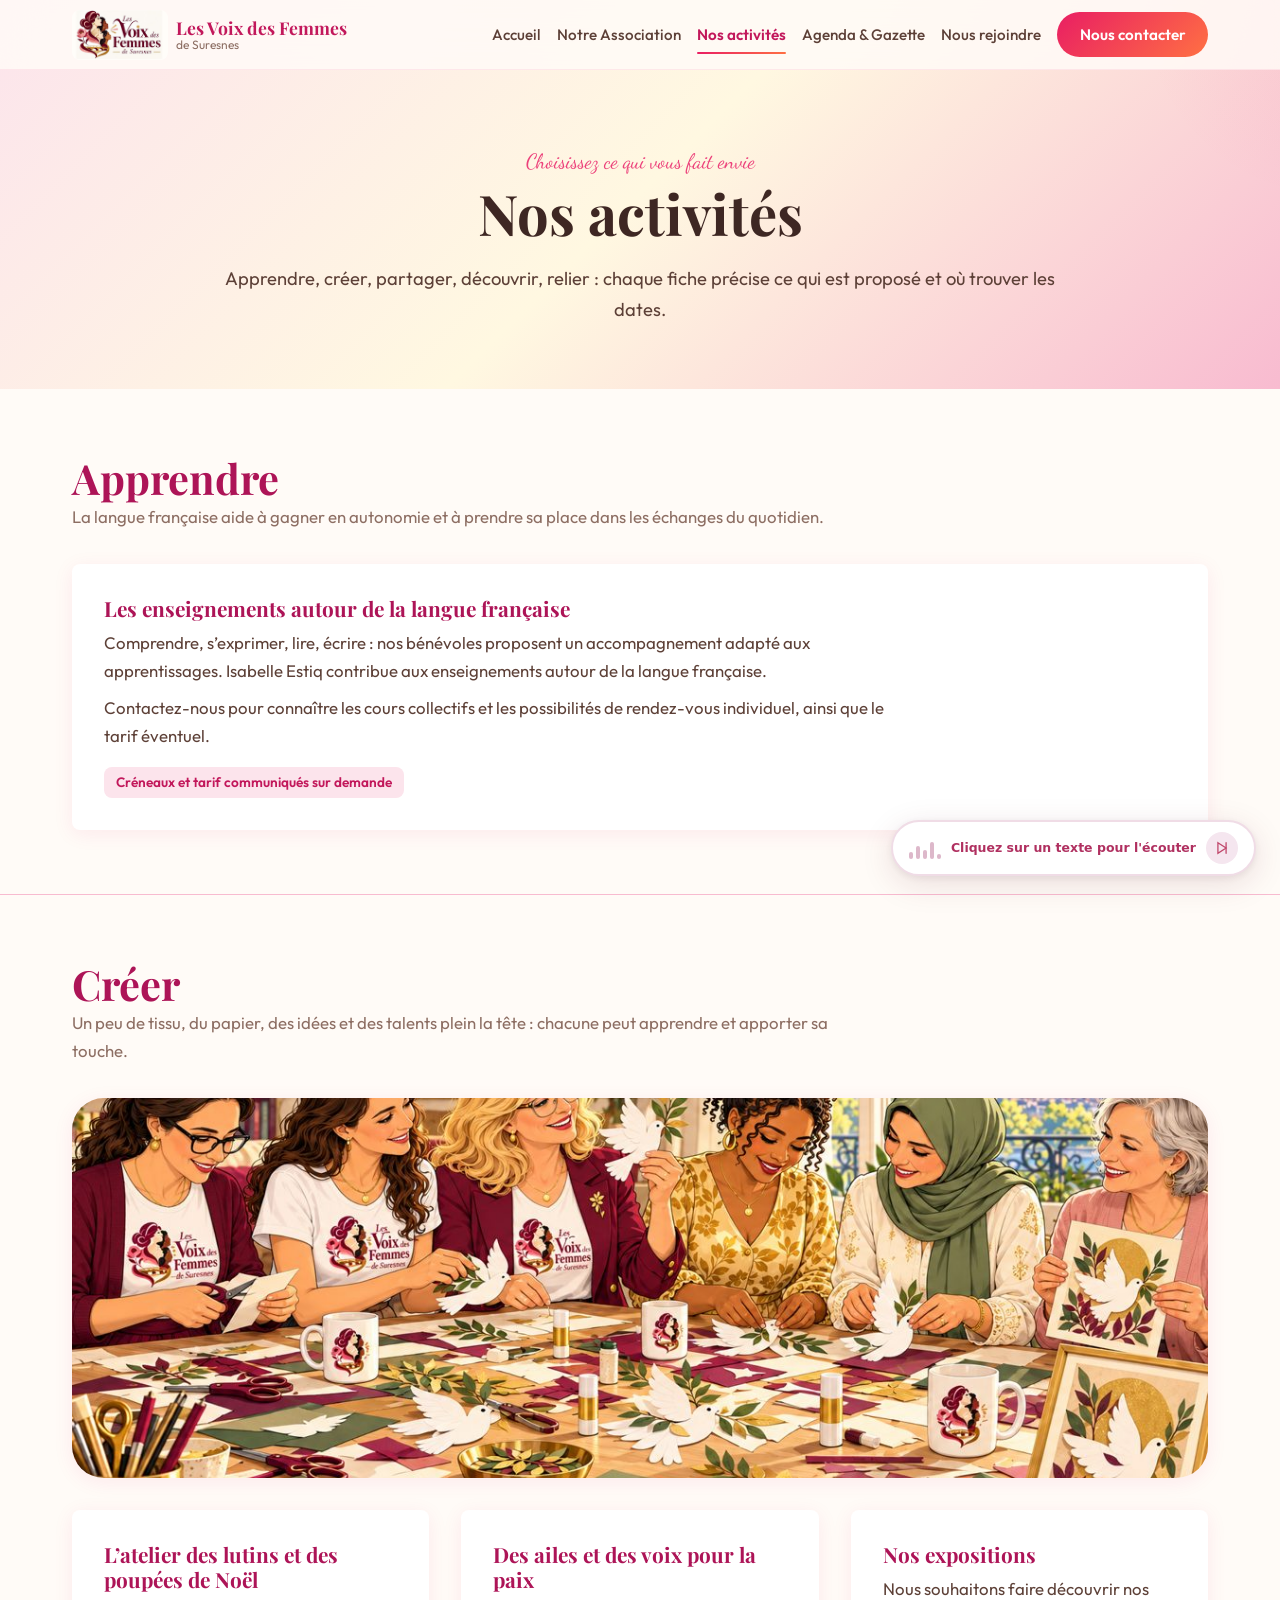
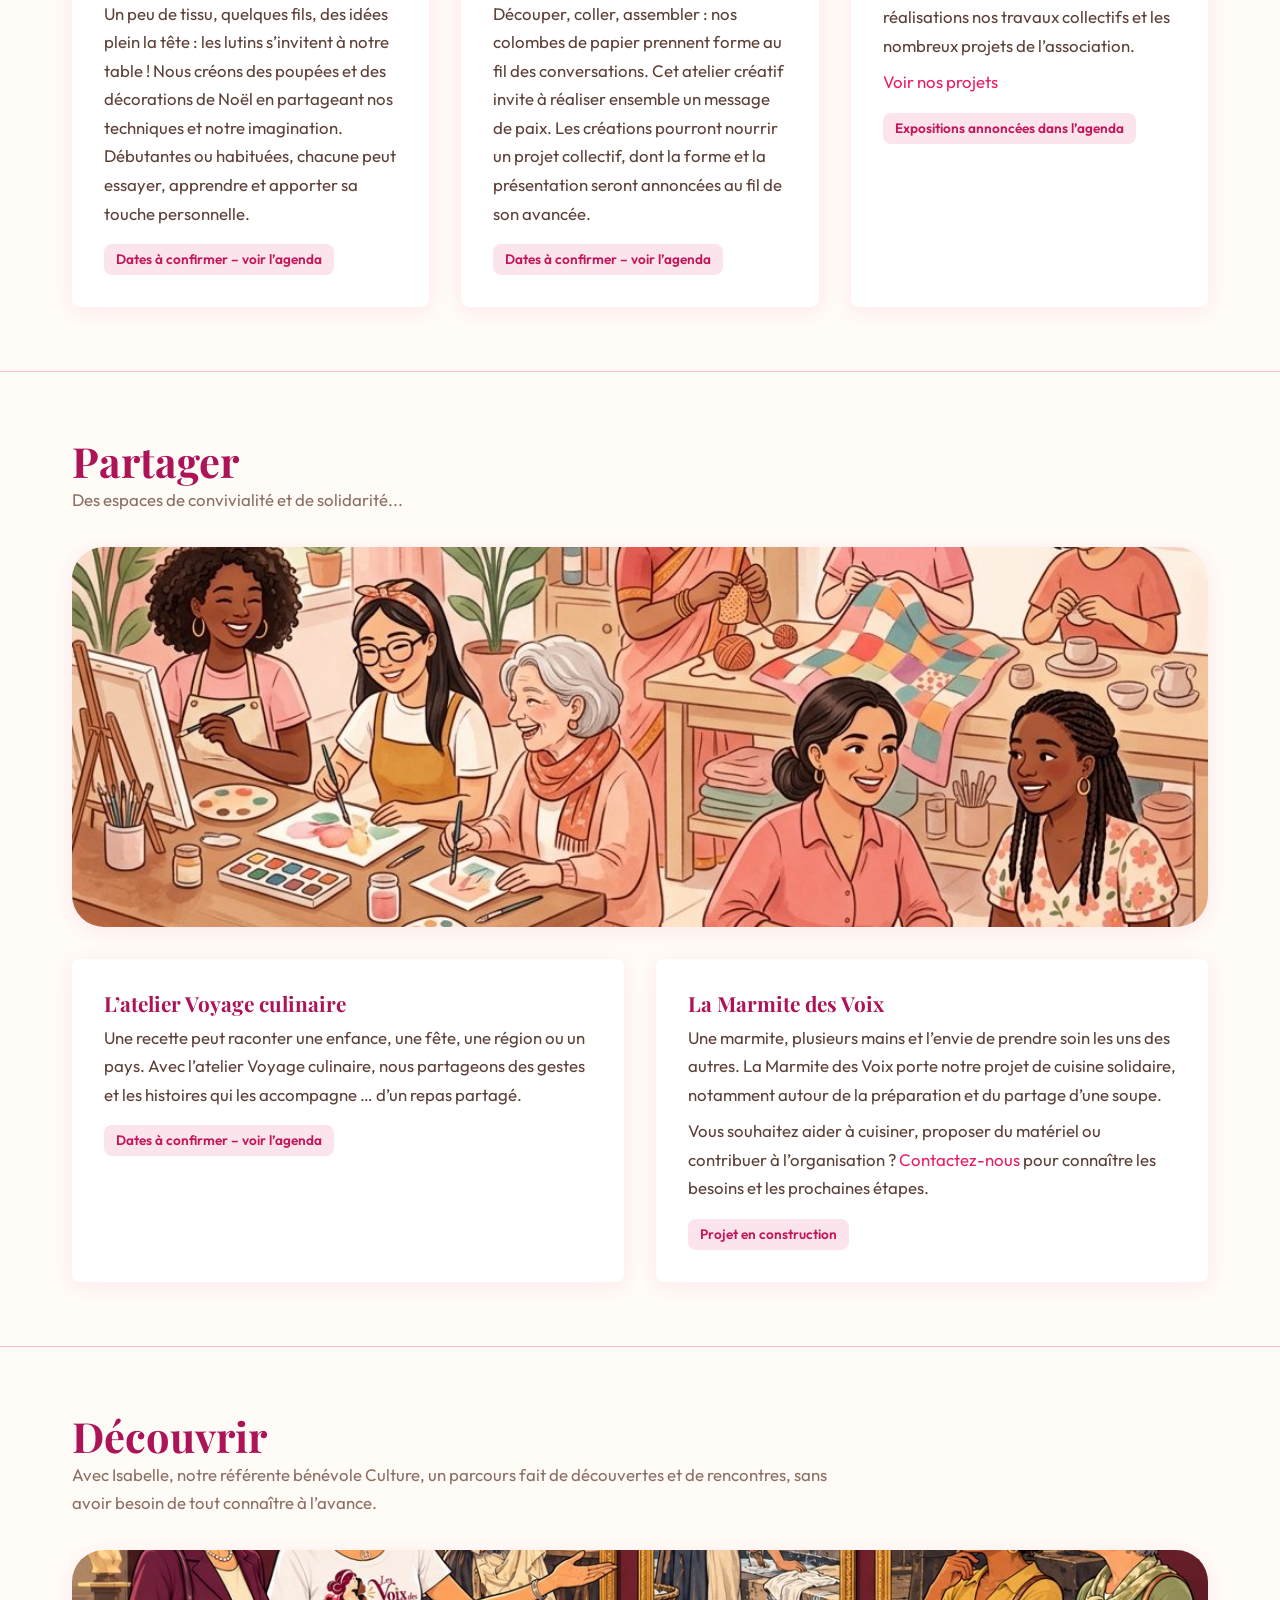
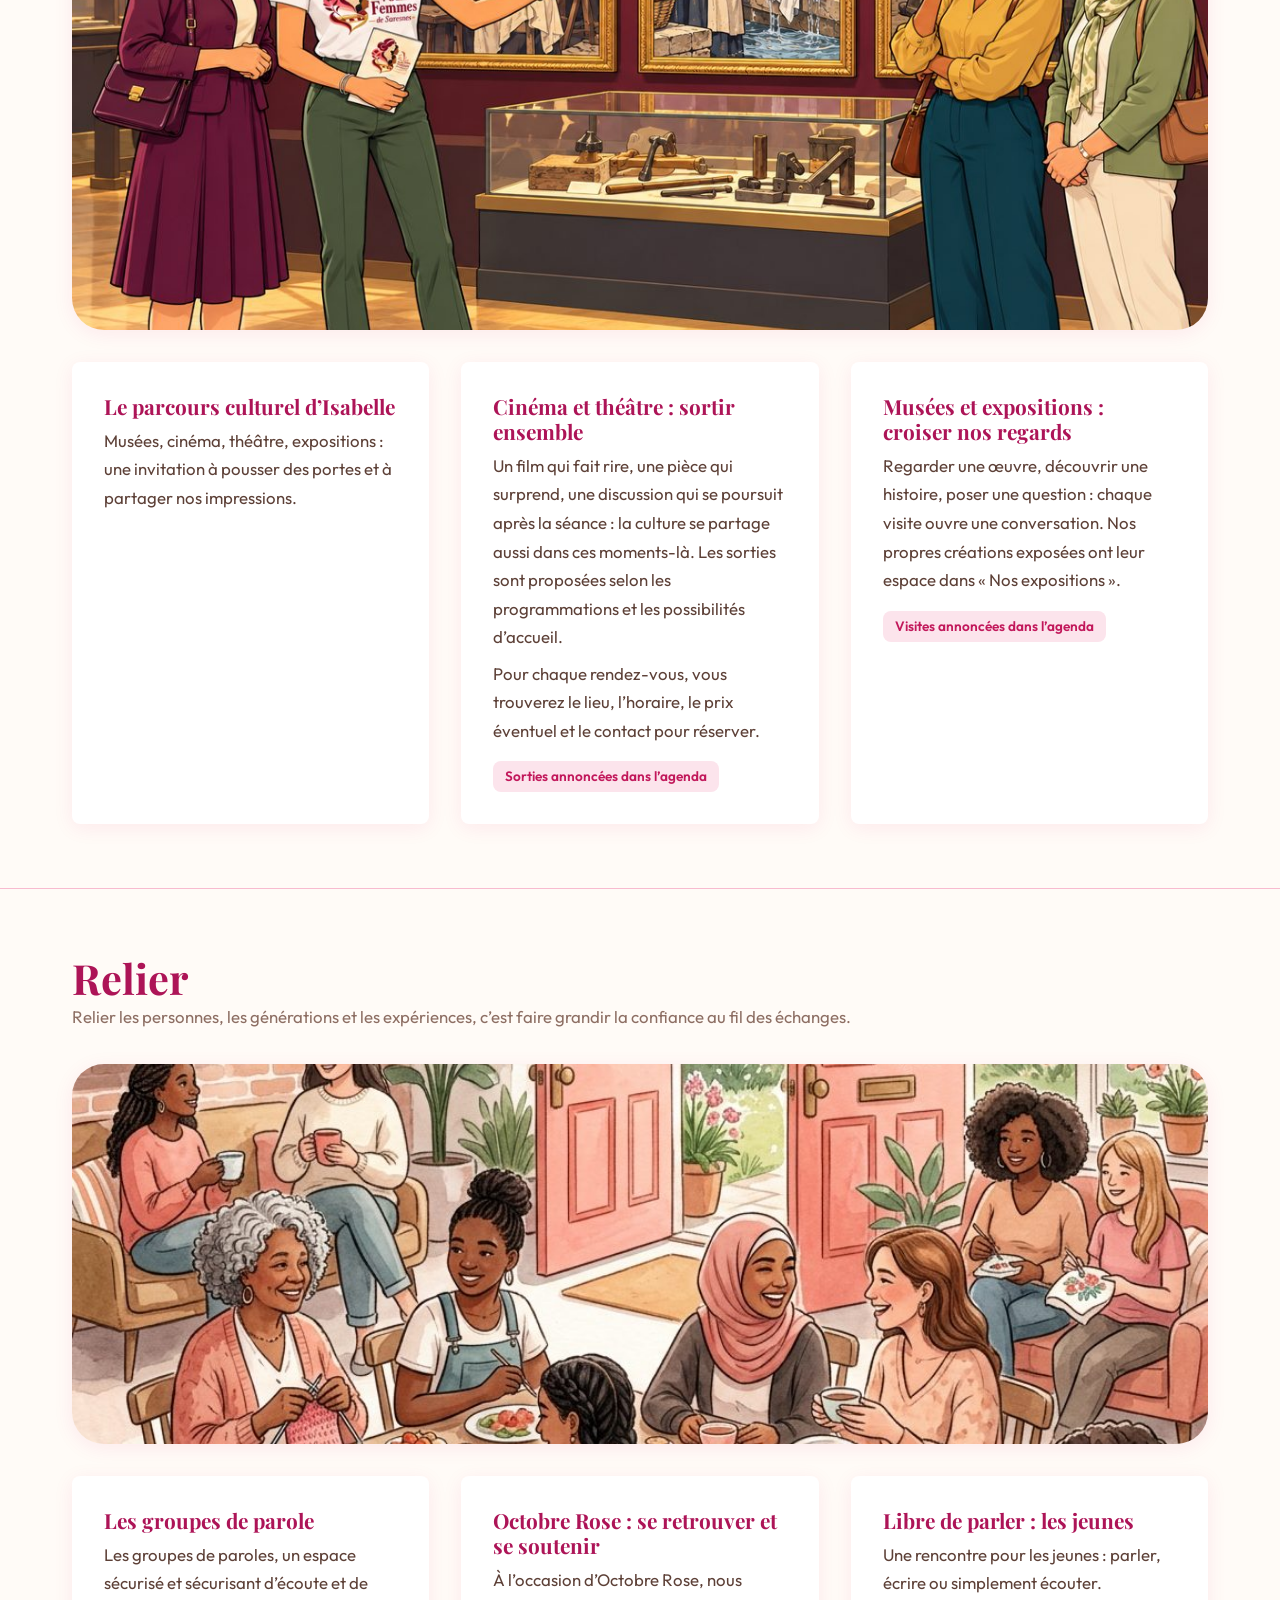
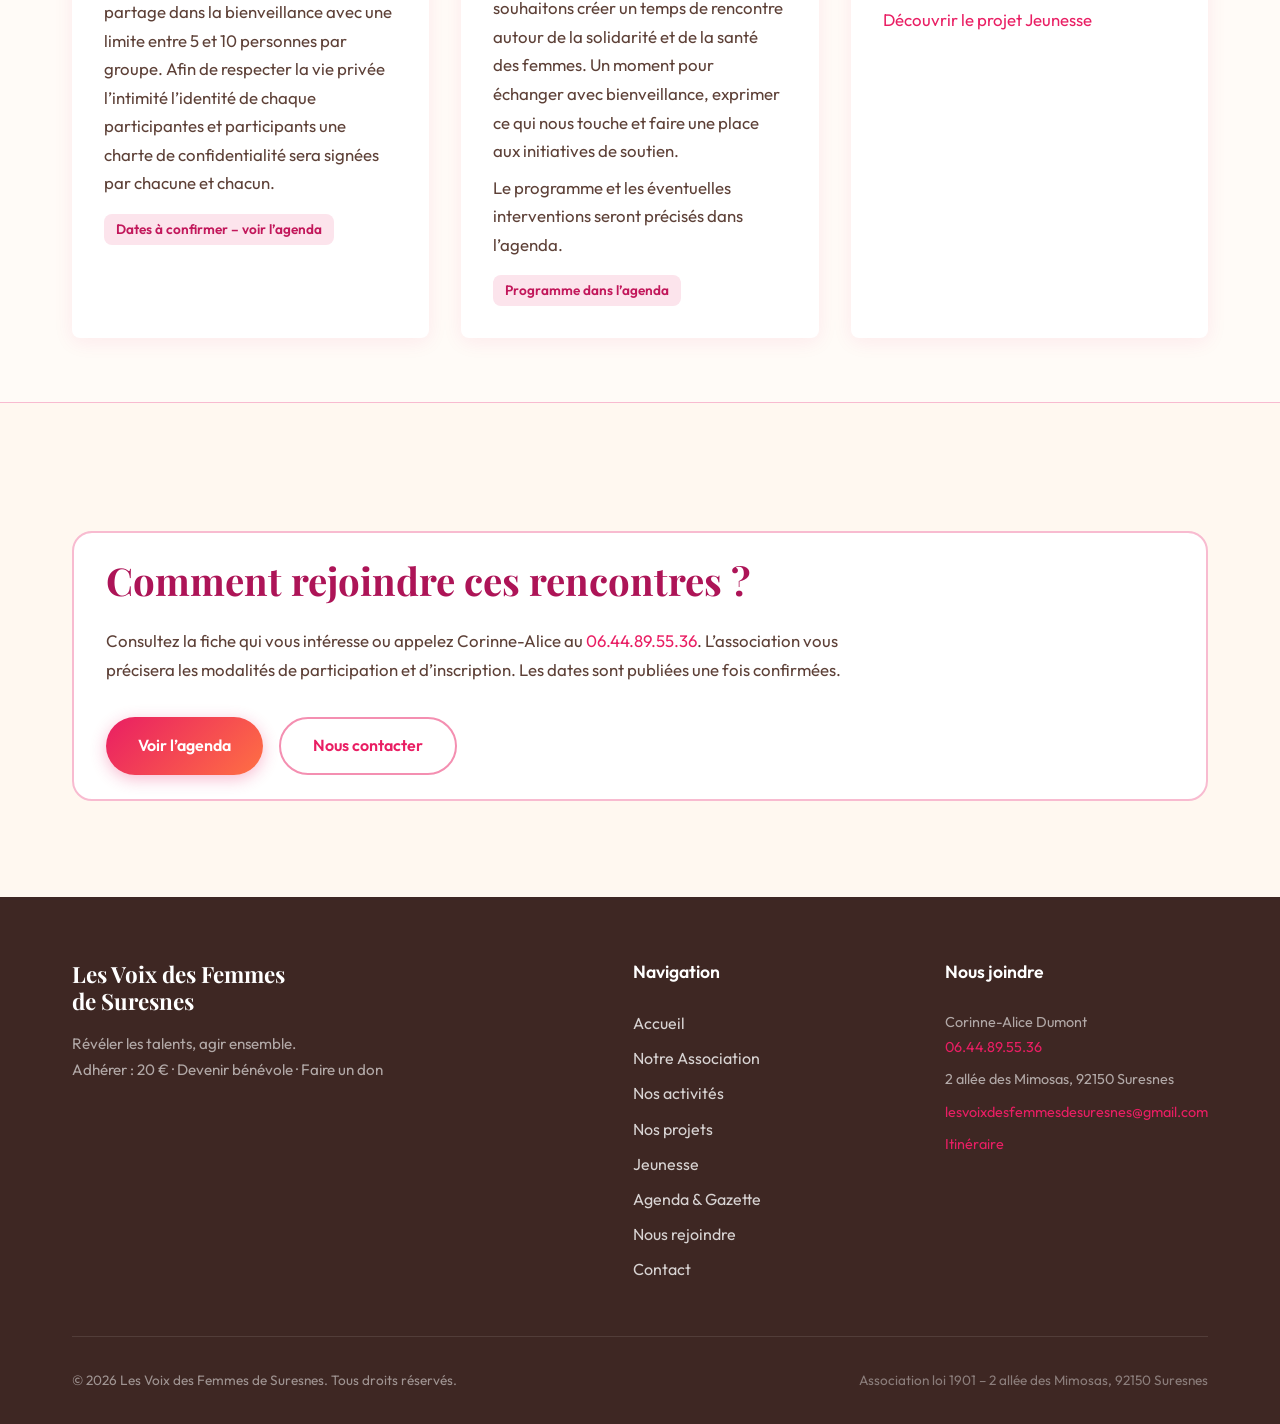
==== commit 58253d6d: "modif txt modif txt (ajout, suppression), suppression, changement du nom de l'onglet l'assocation" ====
--- a/activites.html
+++ b/activites.html
@@ -16,7 +16,7 @@
             </a>
             <div class="nav-links" id="nav-links">
                 <a href="index.html">Accueil</a>
-                <a href="association.html">L’association</a>
+                <a href="association.html">Notre Association</a>
                 <a href="activites.html" class="active">Nos activités</a>
                 <a href="agenda.html">Agenda & Gazette</a>
                 <a href="rejoindre.html">Nous rejoindre</a>
@@ -45,22 +45,22 @@
     <section class="act-section" id="creer">
         <div class="container">
             <h2>Créer</h2>
-            <p class="intro">Un peu de tissu, du papier, des idées plein la tête : chacune peut essayer, apprendre et apporter sa touche.</p>
+            <p class="intro">Un peu de tissu, du papier, des idées et des talents plein la tête : chacune peut apprendre et apporter sa touche.</p>
             <img class="section-photo" src="images/colombes.jpg" alt="Des femmes découpent et assemblent des colombes en papier">
             <div class="fiches">
 <article class="fiche"><h3>L’atelier des lutins et des poupées de Noël</h3><p>Un peu de tissu, quelques fils, des idées plein la tête : les lutins s’invitent à notre table ! Nous créons des poupées et des décorations de Noël en partageant nos techniques et notre imagination. Débutantes ou habituées, chacune peut essayer, apprendre et apporter sa touche personnelle.</p><span class="statut">Dates à confirmer – voir l’agenda</span></article>
 <article class="fiche"><h3>Des ailes et des voix pour la paix</h3><p>Découper, coller, assembler : nos colombes de papier prennent forme au fil des conversations. Cet atelier créatif invite à réaliser ensemble un message de paix. Les créations pourront nourrir un projet collectif, dont la forme et la présentation seront annoncées au fil de son avancée.</p><span class="statut">Dates à confirmer – voir l’agenda</span></article>
-<article class="fiche"><h3>Nos expositions : donner à voir les talents</h3><p>Une création mérite parfois de quitter la table de l’atelier pour rencontrer d’autres regards. Nous souhaitons faire découvrir les réalisations des participantes et des participants : travaux collectifs, créations personnelles et projets de l’association.</p><p><a href="projets.html">Voir nos projets</a></p><span class="statut">Expositions annoncées dans l’agenda</span></article>
+<article class="fiche"><h3>Nos expositions</h3><p>Nous souhaitons faire découvrir nos réalisations nos travaux collectifs et les nombreux projets de l’association.</p><p><a href="projets.html">Voir nos projets</a></p><span class="statut">Expositions annoncées dans l’agenda</span></article>
             </div>
         </div>
     </section>
     <section class="act-section" id="partager">
         <div class="container">
             <h2>Partager</h2>
-            <p class="intro">Des espaces de convivialité et de solidarité, avec des modalités précises avant chaque rencontre.</p>
+            <p class="intro">Des espaces de convivialité et de solidarité...</p>
             <img class="section-photo" src="images/activities.jpg" alt="Des femmes cuisinent, peignent et cousent ensemble dans un atelier">
             <div class="fiches">
-<article class="fiche"><h3>L’atelier Voyage culinaire</h3><p>Une recette peut raconter une enfance, une fête, une région ou un pays. Avec l’atelier Voyage culinaire, nous partageons des recettes, des gestes et les histoires qui les accompagnent. Nous cuisinons, nous découvrons et nous prolongeons les échanges autour d’un repas.</p><p>Les ingrédients, la participation éventuelle et les besoins alimentaires sont précisés avant chaque rencontre.</p><span class="statut">Dates à confirmer – voir l’agenda</span></article>
+<article class="fiche"><h3>L’atelier Voyage culinaire</h3><p>Une recette peut raconter une enfance, une fête, une région ou un pays. Avec l’atelier Voyage culinaire, nous partageons des gestes et les histoires qui les accompagne … d’un repas partagé. </p><span class="statut">Dates à confirmer – voir l’agenda</span></article>
 <article class="fiche"><h3>La Marmite des Voix</h3><p>Une marmite, plusieurs mains et l’envie de prendre soin les uns des autres. La Marmite des Voix porte notre projet de cuisine solidaire, notamment autour de la préparation et du partage d’une soupe.</p><p>Vous souhaitez aider à cuisiner, proposer du matériel ou contribuer à l’organisation ? <a href="contact.html">Contactez-nous</a> pour connaître les besoins et les prochaines étapes.</p><span class="statut">Projet en construction</span></article>
             </div>
         </div>
@@ -68,7 +68,7 @@
     <section class="act-section" id="decouvrir">
         <div class="container">
             <h2>Découvrir</h2>
-            <p class="intro">Avec Isabelle Estiq, notre référente bénévole Culture, un parcours fait de découvertes et de rencontres, sans avoir besoin de tout connaître à l’avance.</p>
+            <p class="intro">Avec Isabelle, notre référente bénévole Culture, un parcours fait de découvertes et de rencontres, sans avoir besoin de tout connaître à l’avance.</p>
             <img class="section-photo" src="images/culture.jpg" alt="Un groupe visite une exposition avec Isabelle">
             <div class="fiches">
 <article class="fiche"><h3>Le parcours culturel d’Isabelle</h3><p>Musées, cinéma, théâtre, expositions : une invitation à pousser des portes et à partager nos impressions.</p></article>
@@ -83,7 +83,7 @@
             <p class="intro">Relier les personnes, les générations et les expériences, c’est faire grandir la confiance au fil des échanges.</p>
             <img class="section-photo" src="images/hero.jpg" alt="Des femmes de tous âges se retrouvent autour d’un thé et d’un goûter">
             <div class="fiches">
-<article class="fiche"><h3>Les groupes de parole et les rencontres</h3><p>Pouvoir parler, être écoutée, entendre d’autres expériences : nos groupes de parole offrent un temps d’échange autour des sujets qui traversent nos vies. Le respect, l’absence de jugement et la discrétion guident ces rencontres.</p><p>Le thème, le public et la personne qui anime sont annoncés pour chaque rendez-vous.</p><span class="statut">Dates à confirmer – voir l’agenda</span></article>
+<article class="fiche"><h3>Les groupes de parole</h3><p>Les groupes de paroles, un espace sécurisé et sécurisant d’écoute et de partage dans la bienveillance avec une limite entre 5 et 10 personnes par groupe. Afin de respecter la vie privée l’intimité l’identité de chaque participantes et participants une charte de confidentialité sera signées par chacune et chacun.</p><span class="statut">Dates à confirmer – voir l’agenda</span></article>
 <article class="fiche"><h3>Octobre Rose : se retrouver et se soutenir</h3><p>À l’occasion d’Octobre Rose, nous souhaitons créer un temps de rencontre autour de la solidarité et de la santé des femmes. Un moment pour échanger avec bienveillance, exprimer ce qui nous touche et faire une place aux initiatives de soutien.</p><p>Le programme et les éventuelles interventions seront précisés dans l’agenda.</p><span class="statut">Programme dans l’agenda</span></article>
 <article class="fiche"><h3>Libre de parler : les jeunes</h3><p>Une rencontre pour les jeunes : parler, écrire ou simplement écouter.</p><p><a href="jeunesse.html">Découvrir le projet Jeunesse</a></p></article>
             </div>
@@ -91,7 +91,7 @@
     </section>
     <section class="block alt"><div class="container">
         <div class="help-box"><h2>Comment rejoindre ces rencontres ?</h2>
-        <p>Consultez la fiche qui vous intéresse ou appelez Corinne-Alice au <a href="tel:0644895536">06 44 89 55 36</a>. L’association vous précisera les modalités de participation et d’inscription. Les dates sont publiées une fois confirmées.</p>
+        <p>Consultez la fiche qui vous intéresse ou appelez Corinne-Alice au <a href="tel:0644895536">06.44.89.55.36</a>. L’association vous précisera les modalités de participation et d’inscription. Les dates sont publiées une fois confirmées.</p>
         <div class="btn-row"><a href="agenda.html" class="btn btn-primary">Voir l’agenda</a><a href="contact.html" class="btn btn-outline">Nous contacter</a></div></div>
     </div></section>
     <footer class="footer">
@@ -104,7 +104,7 @@
                 <div class="footer-links">
                     <h4>Navigation</h4>
                     <a href="index.html">Accueil</a>
-                    <a href="association.html">L’association</a>
+                    <a href="association.html">Notre Association</a>
                     <a href="activites.html">Nos activités</a>
                     <a href="projets.html">Nos projets</a>
                     <a href="jeunesse.html">Jeunesse</a>
@@ -114,7 +114,7 @@
                 </div>
                 <div class="footer-hours">
                     <h4>Nous joindre</h4>
-                    <p>Corinne-Alice Dumont<br><a href="tel:0644895536">06 44 89 55 36</a></p>
+                    <p>Corinne-Alice Dumont<br><a href="tel:0644895536">06.44.89.55.36</a></p>
                     <p>2 allée des Mimosas, 92150 Suresnes</p>
                     <p><a href="mailto:lesvoixdesfemmesdesuresnes@gmail.com">lesvoixdesfemmesdesuresnes@gmail.com</a></p>
                     <p><a href="https://www.google.com/maps/dir/?api=1&destination=2+all%C3%A9e+des+Mimosas+92150+Suresnes" target="_blank" rel="noopener">Itinéraire</a></p>
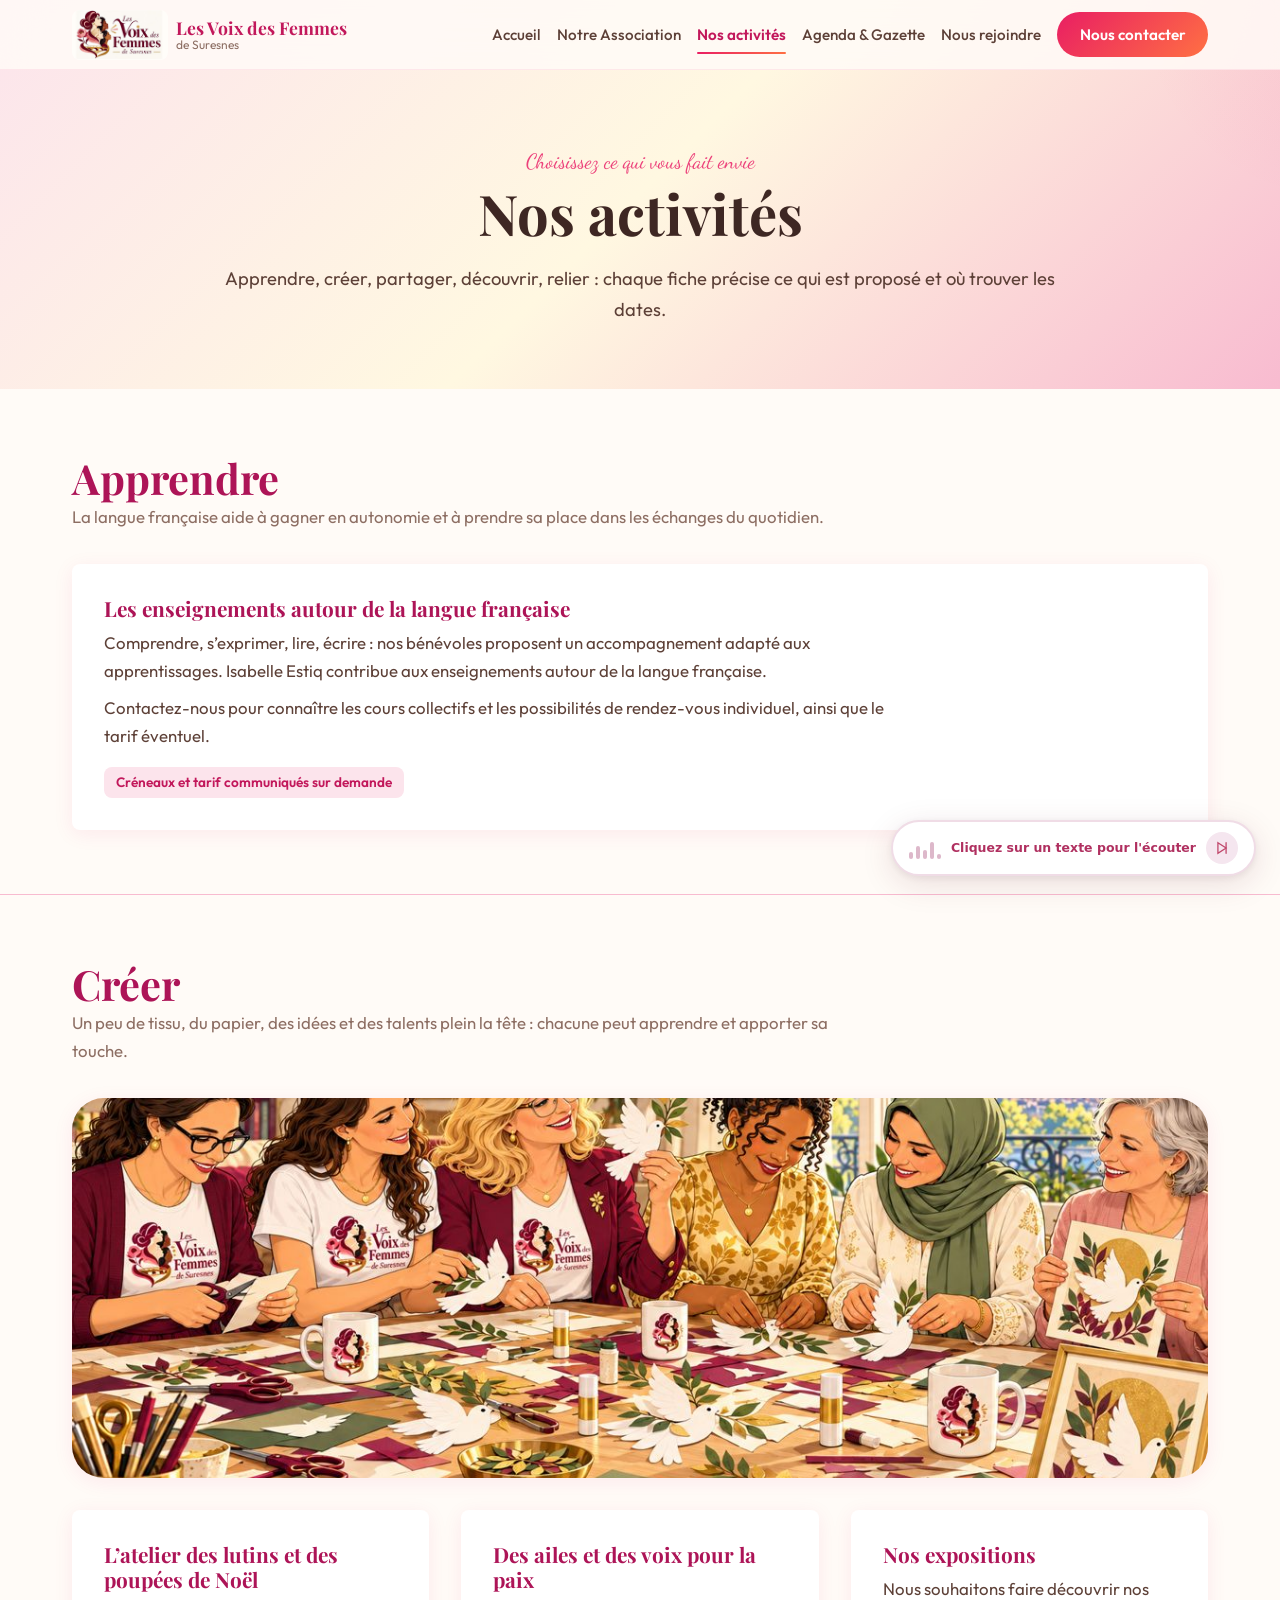
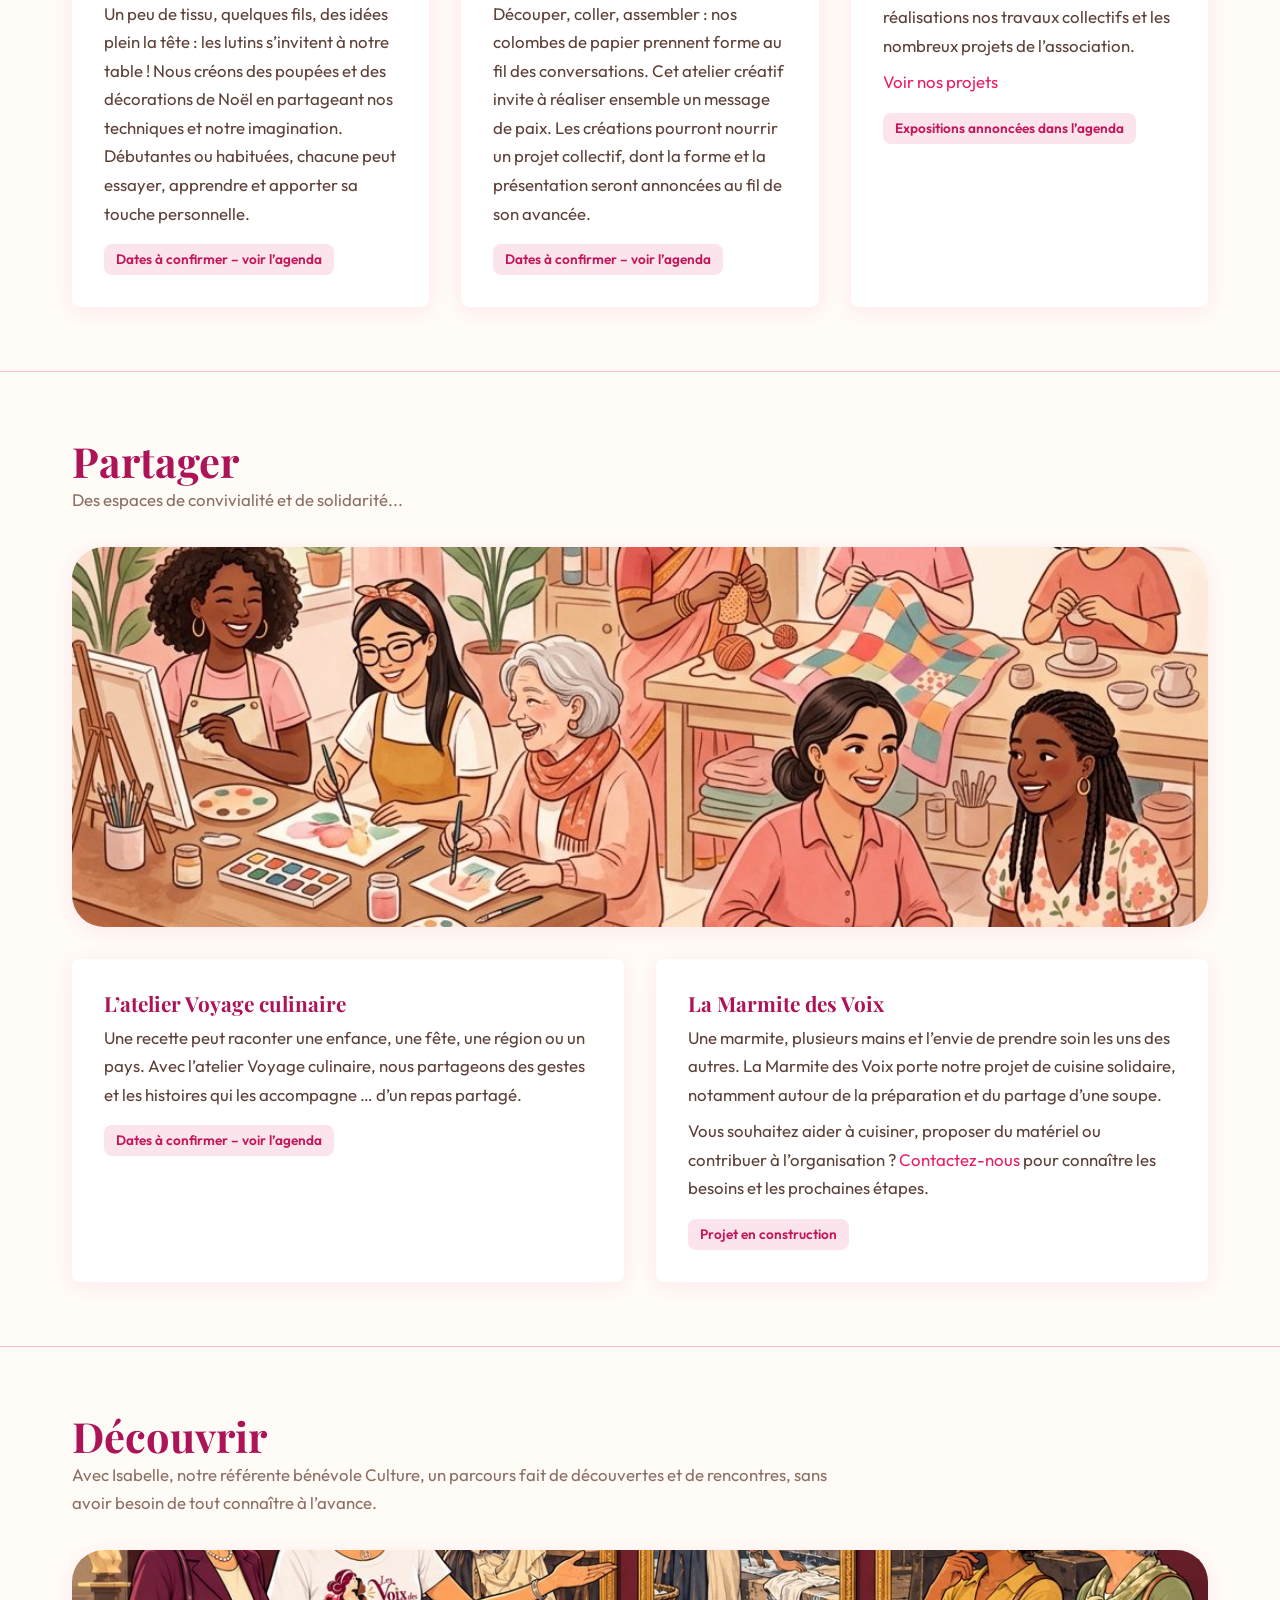
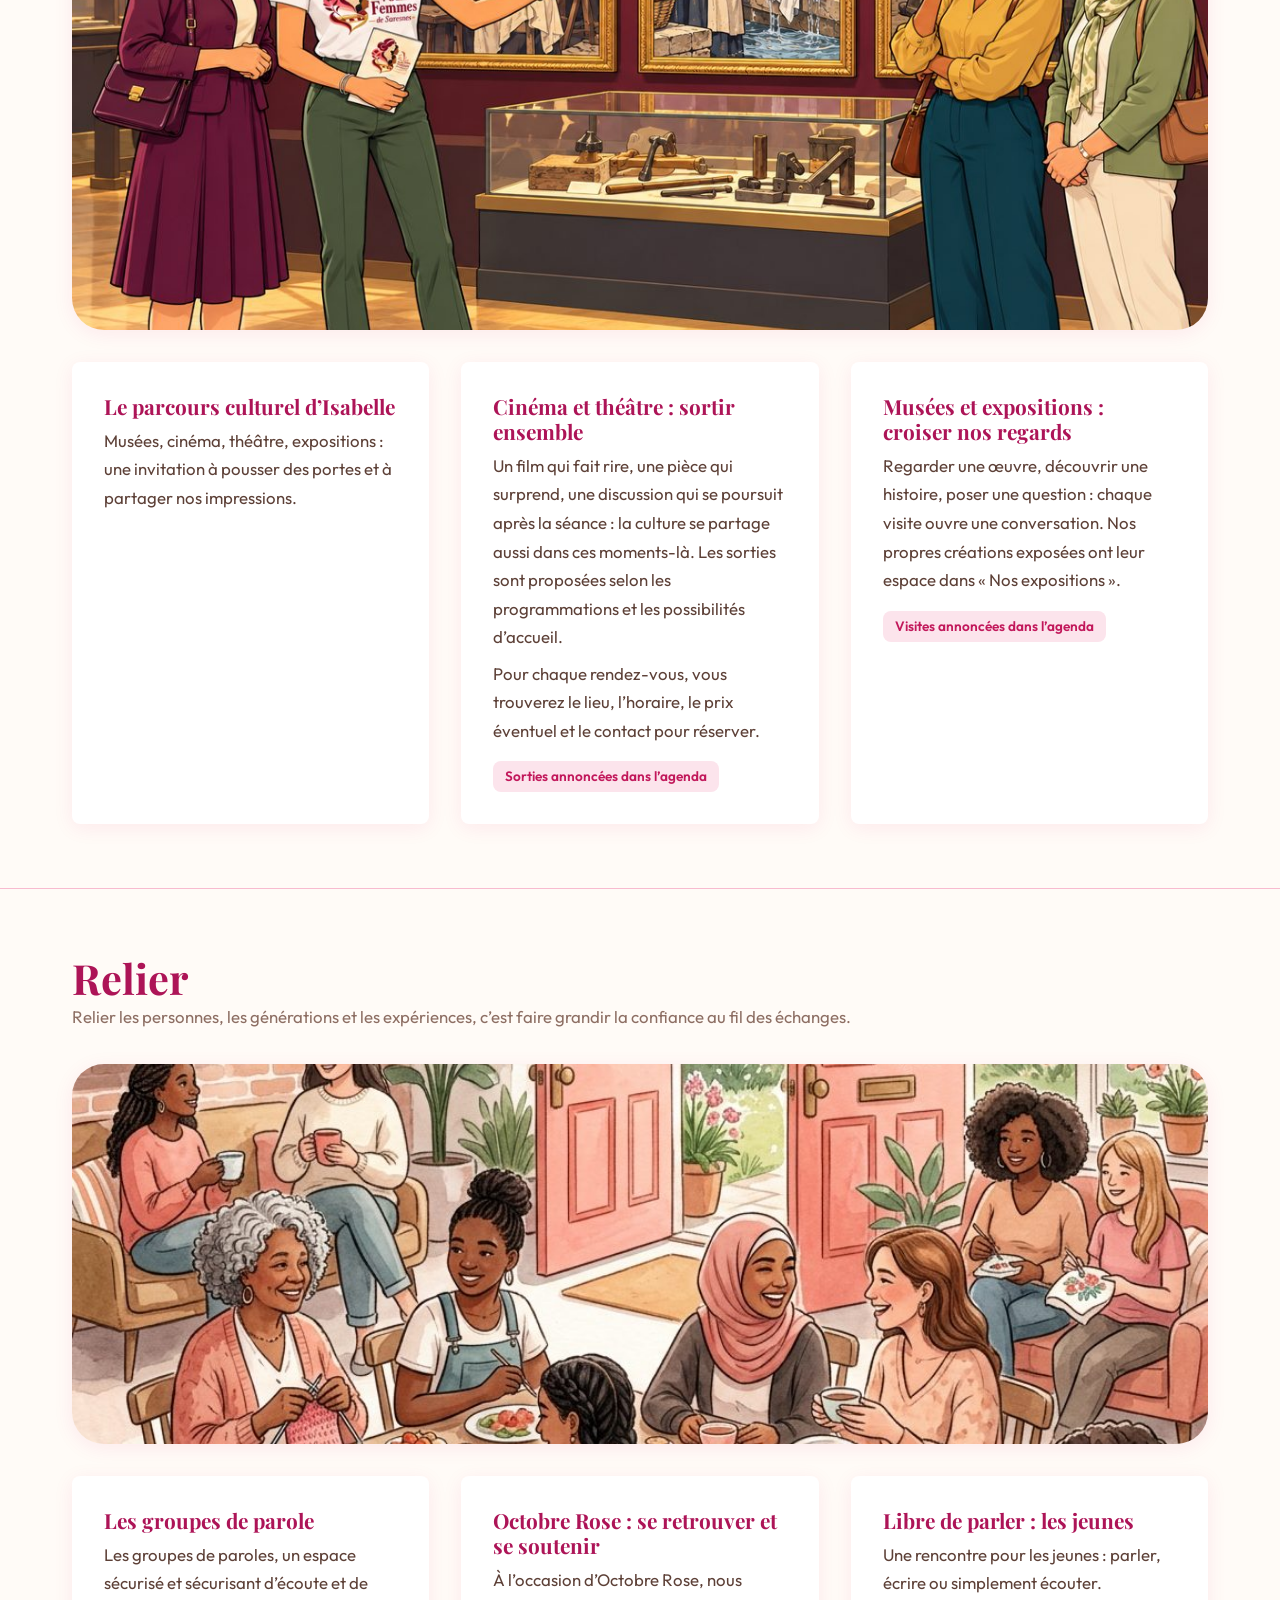
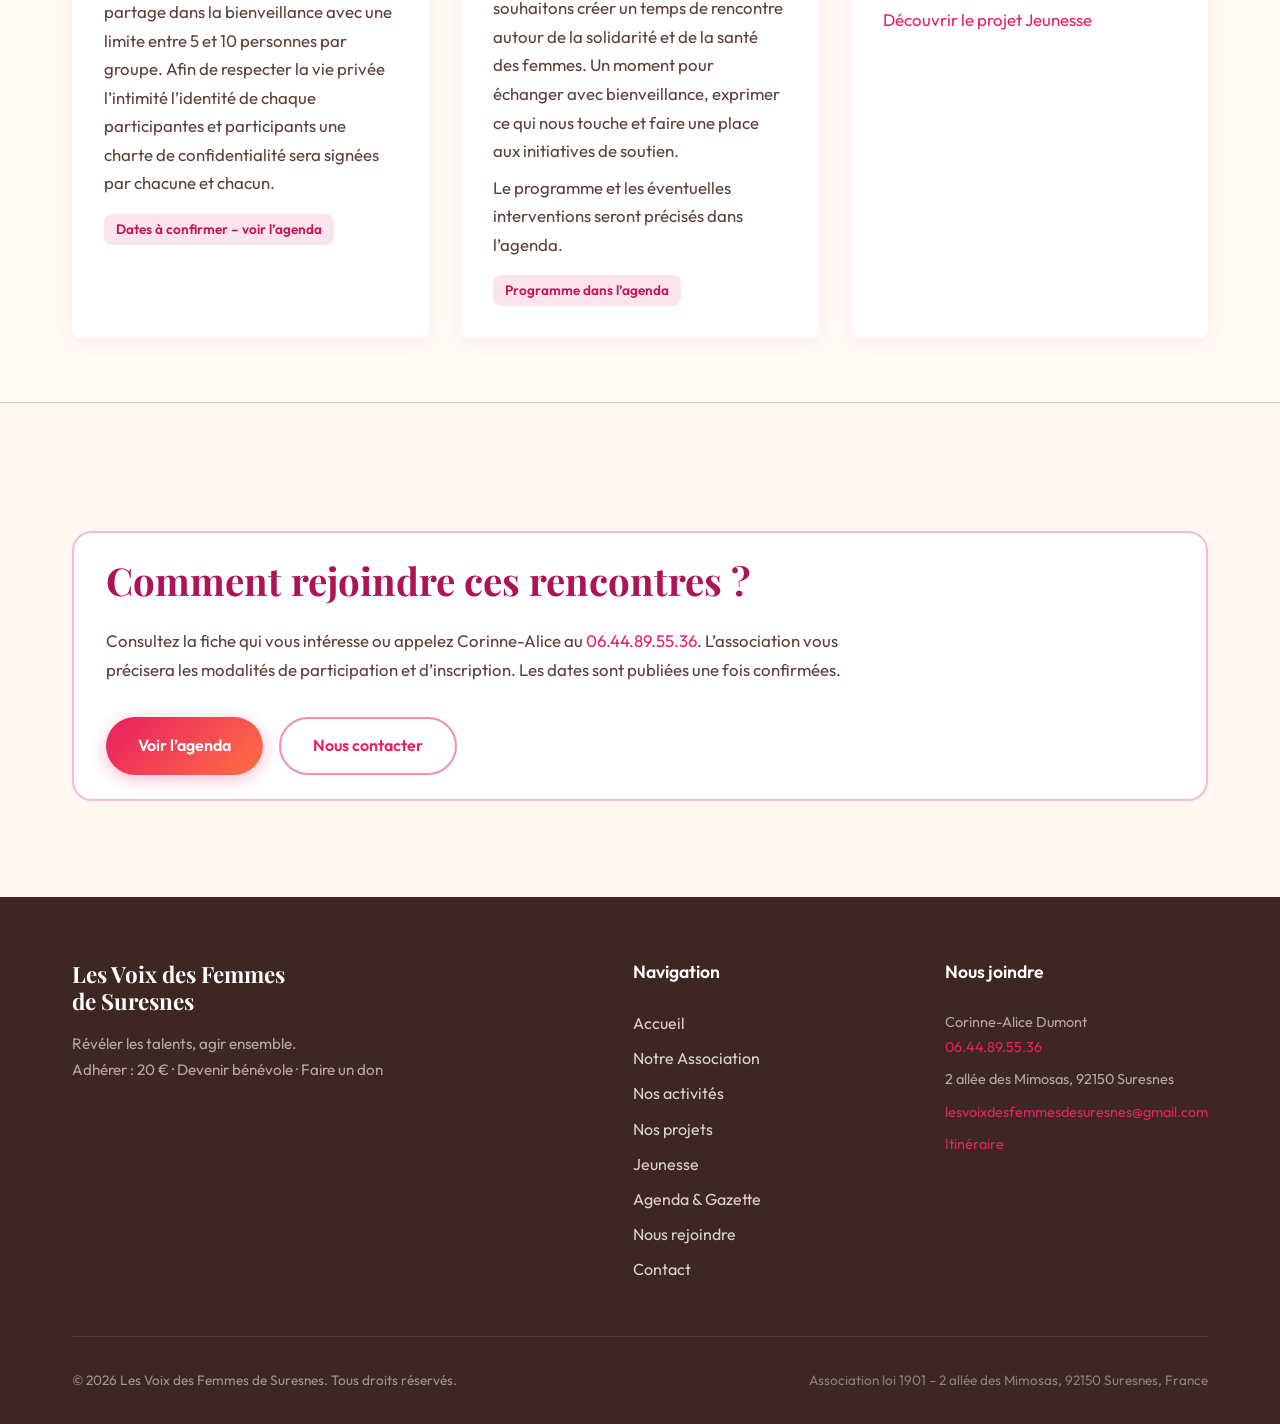
==== commit 772678a8: "update ajout france dans le footer" ====
--- a/activites.html
+++ b/activites.html
@@ -122,7 +122,7 @@
             </div>
             <div class="footer-bottom">
                 <p>&copy; 2026 Les Voix des Femmes de Suresnes. Tous droits réservés.</p>
-                <p class="legal-text">Association loi 1901 – 2 allée des Mimosas, 92150 Suresnes</p>
+                <p class="legal-text">Association loi 1901 – 2 allée des Mimosas, 92150 Suresnes, France</p>
             </div>
         </div>
     </footer>
